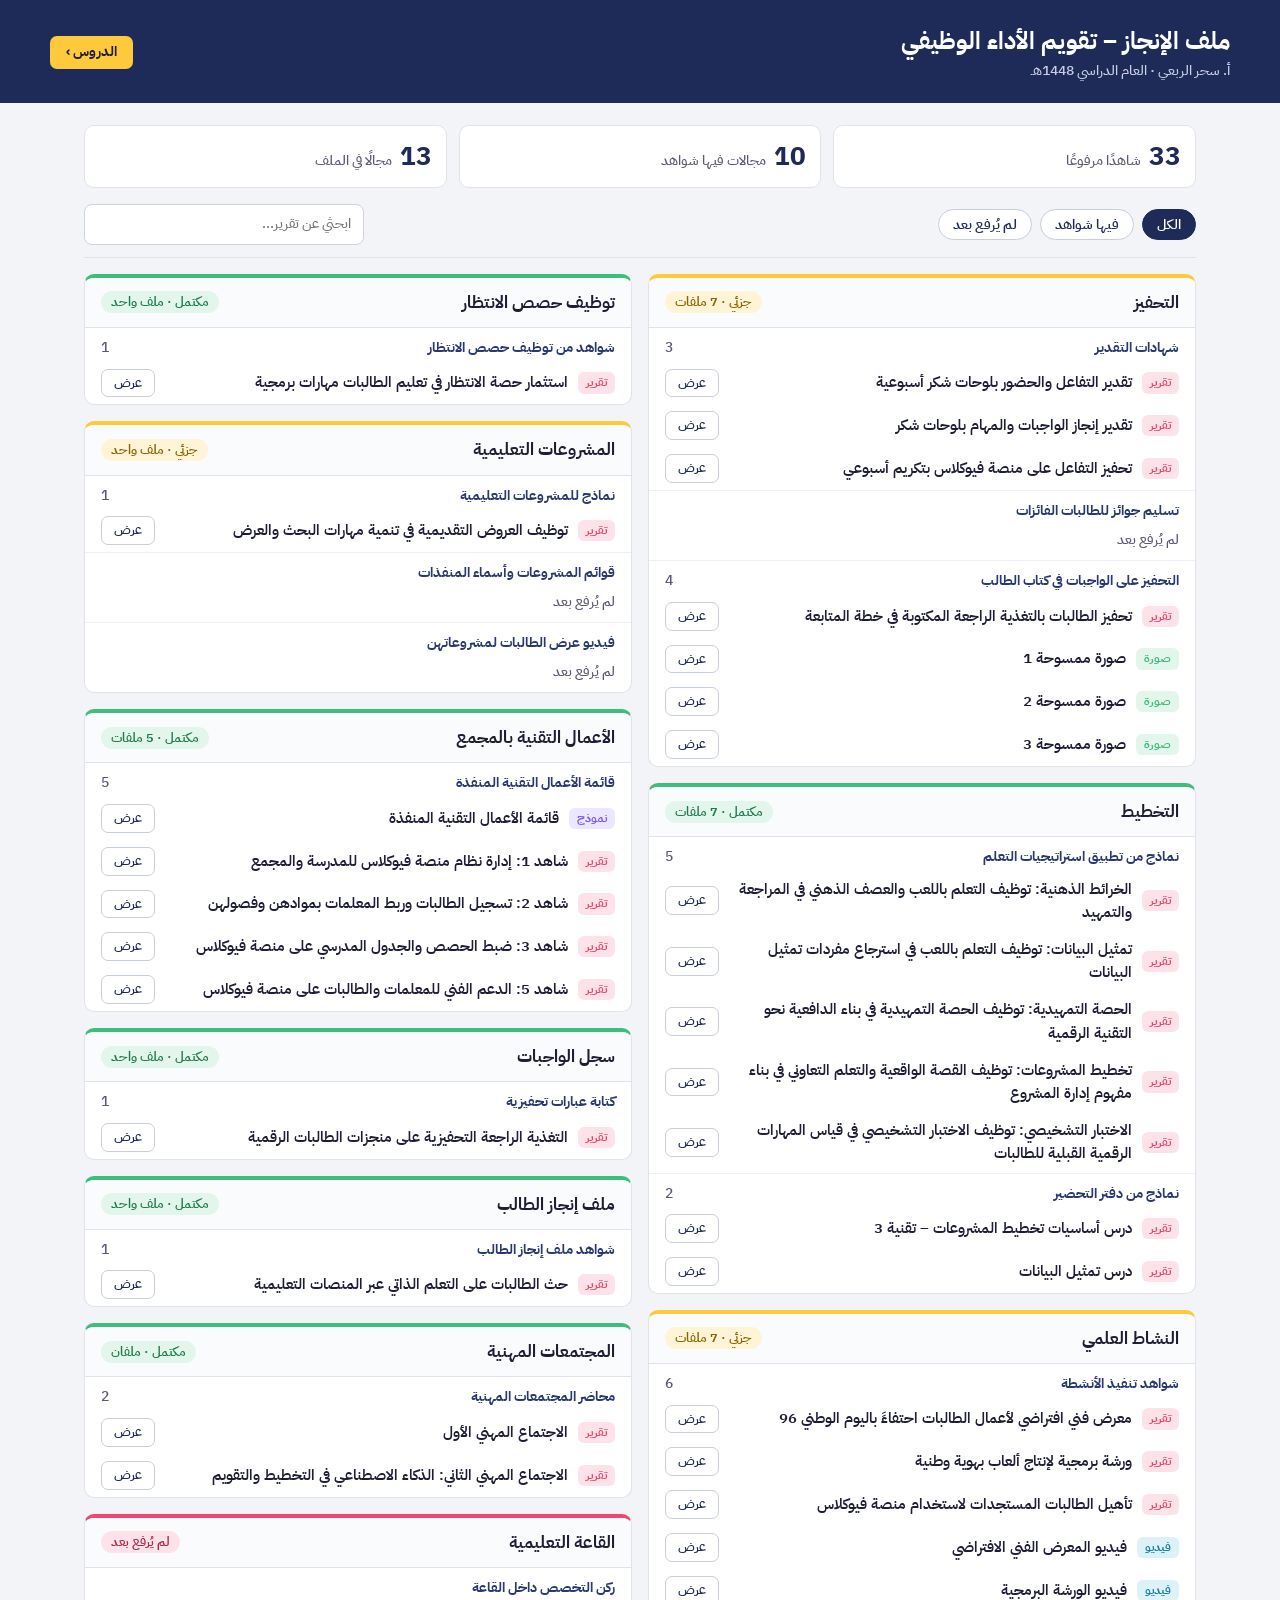
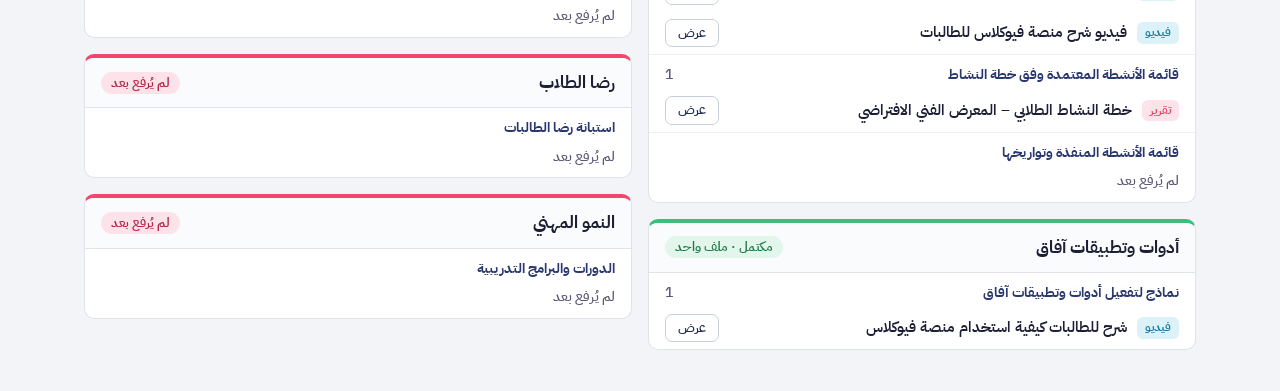
==== portfolio.html @ 16f84f5e "إضافة صفحة ملف الإنجاز وزرها في الشريط الجانبي Co-Authored-By: Claude Opus 5.5 <noreply@anthropic.co" ====
<!doctype html><html lang="ar" dir="rtl"><head><meta charset="utf-8"><meta name="viewport" content="width=device-width,initial-scale=1">
<title>ملف الإنجاز</title>
<link rel="stylesheet" href="https://fonts.googleapis.com/css2?family=IBM+Plex+Sans+Arabic:wght@400;500;600;700&display=swap">
<style>
:root{--ink:#1D1D35;--muted:#5A5873;--bg:#F3F4F7;--line:#E1E3EA;--navy:#1E2A57;--navy2:#2A3870;--yellow:#FFC93C;--ok:#3DBE7A;--part:#FFC93C;--no:#EF476F}
*{box-sizing:border-box}html,body{margin:0}
body{background:var(--bg);color:var(--ink);font-family:"IBM Plex Sans Arabic",Tahoma,sans-serif;font-weight:500;line-height:1.6}
.top{background:var(--navy);color:#fff;padding:22px 34px 20px}
.top .in{max-width:1180px;margin:0 auto;display:flex;flex-wrap:wrap;gap:16px;align-items:center;justify-content:space-between}
.top h1{margin:0;font-size:24px}.top small{display:block;color:#C9CFE6;font-size:14px}
.back{border:0;background:var(--yellow);color:var(--ink);font-weight:700;border-radius:7px;padding:5px 16px;text-decoration:none;font-size:14px}
.wrap{max-width:1180px;margin:0 auto;padding:22px 34px 40px;display:flex;flex-direction:column;gap:16px}
.stats{display:grid;grid-template-columns:repeat(3,minmax(0,1fr));gap:12px}
.stat{background:#fff;border:1px solid var(--line);border-radius:10px;padding:10px 14px;display:flex;align-items:baseline;gap:8px}
.stat b{font-size:26px;color:var(--navy)}.stat span{font-size:14px;color:var(--muted)}
.bar{display:flex;flex-wrap:wrap;gap:10px;justify-content:space-between;align-items:center;padding-bottom:12px;border-bottom:1px solid var(--line)}
.flt{display:flex;gap:8px;flex-wrap:wrap}
.flt button{font:inherit;font-size:13.5px;font-weight:600;border:1px solid #C9CEDB;background:#fff;color:var(--navy);border-radius:99px;padding:4px 14px;cursor:pointer}
.flt button.on{background:var(--navy);color:#fff;border-color:var(--navy)}
.bar input{width:280px;max-width:100%;border:1px solid #CFD3DE;border-radius:8px;background:#fff;padding:8px 12px;font:inherit;font-size:14px}
.bar input:focus{outline:2px solid #118AB2;border-color:transparent}
.grid{columns:2 420px;column-gap:16px}
.unit{break-inside:avoid;margin:0 0 16px;background:#fff;border:1px solid var(--line);border-radius:10px;overflow:hidden;border-top:4px solid var(--ok)}
.unit.part{border-top-color:var(--part)}.unit.empty{border-top-color:var(--no)}
.uh{display:flex;justify-content:space-between;align-items:center;gap:10px;padding:11px 16px;background:#FAFBFC;border-bottom:1px solid var(--line)}
.uh b{font-size:17px}.badge{font-size:12.5px;font-weight:600;white-space:nowrap;border-radius:99px;padding:1px 10px;background:#E2F6EB;color:#1E7A4A}
.part .badge{background:#FFF4D6;color:#8A6400}.empty .badge{background:#FDE3E9;color:#B0284A}
.sub+.sub{border-top:1px solid #EEF0F4}
.sh{display:flex;justify-content:space-between;font-size:13.5px;font-weight:700;color:var(--navy2);padding:9px 16px 3px}.sh span{color:var(--muted);font-weight:500}
.row{display:grid;grid-template-columns:auto minmax(0,1fr) auto;gap:10px;align-items:center;padding:7px 16px;color:inherit;text-decoration:none}
.row b{font-size:14.5px;font-weight:600}
.row:hover{background:#F7F8FB}.row:hover .per{background:var(--navy);color:#fff;border-color:var(--navy)}
.tc{font-size:12px;font-weight:700;border-radius:6px;padding:1px 8px;white-space:nowrap}
.per{border:1px solid #C9CEDB;background:#fff;border-radius:7px;padding:3px 12px;color:var(--navy);font-weight:600;font-size:13px;white-space:nowrap}
.none{margin:0;padding:4px 16px 10px;font-size:13.5px;color:var(--muted)}
.row.hide,.unit.hide{display:none}.row.hit{background:#FFF8E1}
@media(max-width:640px){.top,.wrap{padding-left:16px;padding-right:16px}.stats{grid-template-columns:1fr 1fr 1fr}.stat{flex-direction:column;gap:0}.bar input{width:100%}}
</style></head><body>
<header class="top"><div class="in"><div><h1>ملف الإنجاز – تقويم الأداء الوظيفي</h1><small>أ. سحر الربعي · العام الدراسي 1448هـ</small></div><a class="back" href="./">الدروس ›</a></div></header>
<main class="wrap">
<div class="stats"><div class="stat"><b>33</b><span>شاهدًا مرفوعًا</span></div><div class="stat"><b>10</b><span>مجالات فيها شواهد</span></div><div class="stat"><b>13</b><span>مجالًا في الملف</span></div></div>
<div class="bar"><div class="flt"><button class="on" data-f="all">الكل</button><button data-f="has">فيها شواهد</button><button data-f="empty">لم يُرفع بعد</button></div><input type="search" placeholder="ابحثي عن تقرير..." aria-label="ابحثي عن تقرير"></div>
<div class="grid"><section class="unit part" data-st="part"><div class="uh"><b>التحفيز</b><span class="badge">جزئي · 7 ملفات</span></div><div class="sub"><div class="sh">شهادات التقدير<span>3</span></div><a class="row" href="https://drive.google.com/file/d/1v_B8mApP3QdyNKcSVljs-nllJx6auj_K/view" target="_blank" rel="noopener" data-q="تقدير التفاعل والحضور بلوحات شكر أسبوعية شهادات التقدير التحفيز"><span class="tc" style="color:#E9476A;background:#FDE3E9">تقرير</span><b>تقدير التفاعل والحضور بلوحات شكر أسبوعية</b><span class="per">عرض</span></a><a class="row" href="https://drive.google.com/file/d/1jngIspKtX_3X7yAwvR9a9gMBXJfYmT59/view" target="_blank" rel="noopener" data-q="تقدير إنجاز الواجبات والمهام بلوحات شكر شهادات التقدير التحفيز"><span class="tc" style="color:#E9476A;background:#FDE3E9">تقرير</span><b>تقدير إنجاز الواجبات والمهام بلوحات شكر</b><span class="per">عرض</span></a><a class="row" href="https://drive.google.com/file/d/1WJaGsFzuxQCwpDpQcwzOFUK_ycpQh6Xz/view" target="_blank" rel="noopener" data-q="تحفيز التفاعل على منصة فيوكلاس بتكريم أسبوعي شهادات التقدير التحفيز"><span class="tc" style="color:#E9476A;background:#FDE3E9">تقرير</span><b>تحفيز التفاعل على منصة فيوكلاس بتكريم أسبوعي</b><span class="per">عرض</span></a></div><div class="sub"><div class="sh">تسليم جوائز للطالبات الفائزات<span></span></div><p class="none">لم يُرفع بعد</p></div><div class="sub"><div class="sh">التحفيز على الواجبات في كتاب الطالب<span>4</span></div><a class="row" href="https://drive.google.com/file/d/1ojByb2N5KqUguyfNTZGIOliNJIDmpABs/view" target="_blank" rel="noopener" data-q="تحفيز الطالبات بالتغذية الراجعة المكتوبة في خطة المتابعة التحفيز على الواجبات في كتاب الطالب التحفيز"><span class="tc" style="color:#E9476A;background:#FDE3E9">تقرير</span><b>تحفيز الطالبات بالتغذية الراجعة المكتوبة في خطة المتابعة</b><span class="per">عرض</span></a><a class="row" href="https://drive.google.com/file/d/1riprYdzOrbQ6xiXcwO8_vdaGoLzlQXTY/view" target="_blank" rel="noopener" data-q="صورة ممسوحة 1 التحفيز على الواجبات في كتاب الطالب التحفيز"><span class="tc" style="color:#3DBE7A;background:#E2F6EB">صورة</span><b>صورة ممسوحة 1</b><span class="per">عرض</span></a><a class="row" href="https://drive.google.com/file/d/13s_vpc-Du4JvvUgWhfCHgisPyLov8FOh/view" target="_blank" rel="noopener" data-q="صورة ممسوحة 2 التحفيز على الواجبات في كتاب الطالب التحفيز"><span class="tc" style="color:#3DBE7A;background:#E2F6EB">صورة</span><b>صورة ممسوحة 2</b><span class="per">عرض</span></a><a class="row" href="https://drive.google.com/file/d/1ITp6GXao55phKNJ4k7btJpNheHdvyhdk/view" target="_blank" rel="noopener" data-q="صورة ممسوحة 3 التحفيز على الواجبات في كتاب الطالب التحفيز"><span class="tc" style="color:#3DBE7A;background:#E2F6EB">صورة</span><b>صورة ممسوحة 3</b><span class="per">عرض</span></a></div></section><section class="unit done" data-st="done"><div class="uh"><b>التخطيط</b><span class="badge">مكتمل · 7 ملفات</span></div><div class="sub"><div class="sh">نماذج من تطبيق استراتيجيات التعلم<span>5</span></div><a class="row" href="https://drive.google.com/file/d/19ug5wpvGT67mlFOQN7cbb2ks_3sLoO7a/view" target="_blank" rel="noopener" data-q="الخرائط الذهنية: توظيف التعلم باللعب والعصف الذهني في المراجعة والتمهيد نماذج من تطبيق استراتيجيات التعلم التخطيط"><span class="tc" style="color:#E9476A;background:#FDE3E9">تقرير</span><b>الخرائط الذهنية: توظيف التعلم باللعب والعصف الذهني في المراجعة والتمهيد</b><span class="per">عرض</span></a><a class="row" href="https://drive.google.com/file/d/1iQBHxVCgu5e4VMIHd6D8UOfzVBhhAIix/view" target="_blank" rel="noopener" data-q="تمثيل البيانات: توظيف التعلم باللعب في استرجاع مفردات تمثيل البيانات نماذج من تطبيق استراتيجيات التعلم التخطيط"><span class="tc" style="color:#E9476A;background:#FDE3E9">تقرير</span><b>تمثيل البيانات: توظيف التعلم باللعب في استرجاع مفردات تمثيل البيانات</b><span class="per">عرض</span></a><a class="row" href="https://drive.google.com/file/d/1Ku3tf9T2FTGxB_N109aNeXju6a000gOi/view" target="_blank" rel="noopener" data-q="الحصة التمهيدية: توظيف الحصة التمهيدية في بناء الدافعية نحو التقنية الرقمية نماذج من تطبيق استراتيجيات التعلم التخطيط"><span class="tc" style="color:#E9476A;background:#FDE3E9">تقرير</span><b>الحصة التمهيدية: توظيف الحصة التمهيدية في بناء الدافعية نحو التقنية الرقمية</b><span class="per">عرض</span></a><a class="row" href="https://drive.google.com/file/d/1LAb2iu0fXDrxUjplKB91Zt7Pq-2FS8-R/view" target="_blank" rel="noopener" data-q="تخطيط المشروعات: توظيف القصة الواقعية والتعلم التعاوني في بناء مفهوم إدارة المشروع نماذج من تطبيق استراتيجيات التعلم التخطيط"><span class="tc" style="color:#E9476A;background:#FDE3E9">تقرير</span><b>تخطيط المشروعات: توظيف القصة الواقعية والتعلم التعاوني في بناء مفهوم إدارة المشروع</b><span class="per">عرض</span></a><a class="row" href="https://drive.google.com/file/d/1ZWit5cAC7KD9h-zJsZYZCZB8PpnZRpt9/view" target="_blank" rel="noopener" data-q="الاختبار التشخيصي: توظيف الاختبار التشخيصي في قياس المهارات الرقمية القبلية للطالبات نماذج من تطبيق استراتيجيات التعلم التخطيط"><span class="tc" style="color:#E9476A;background:#FDE3E9">تقرير</span><b>الاختبار التشخيصي: توظيف الاختبار التشخيصي في قياس المهارات الرقمية القبلية للطالبات</b><span class="per">عرض</span></a></div><div class="sub"><div class="sh">نماذج من دفتر التحضير<span>2</span></div><a class="row" href="https://drive.google.com/file/d/1tq0DEDZmLVdP8KwQ6RNM6hZhr9SMPfis/view" target="_blank" rel="noopener" data-q="درس أساسيات تخطيط المشروعات – تقنية 3 نماذج من دفتر التحضير التخطيط"><span class="tc" style="color:#E9476A;background:#FDE3E9">تقرير</span><b>درس أساسيات تخطيط المشروعات – تقنية 3</b><span class="per">عرض</span></a><a class="row" href="https://drive.google.com/file/d/11zKxxA8jcJAw1Xy6HMoQ4obwWoLKquX0/view" target="_blank" rel="noopener" data-q="درس تمثيل البيانات نماذج من دفتر التحضير التخطيط"><span class="tc" style="color:#E9476A;background:#FDE3E9">تقرير</span><b>درس تمثيل البيانات</b><span class="per">عرض</span></a></div></section><section class="unit part" data-st="part"><div class="uh"><b>النشاط العلمي</b><span class="badge">جزئي · 7 ملفات</span></div><div class="sub"><div class="sh">شواهد تنفيذ الأنشطة<span>6</span></div><a class="row" href="https://drive.google.com/file/d/15tP_gPAthpRiUDZ2Suaeu8dVACiw0Yx9/view" target="_blank" rel="noopener" data-q="معرض فني افتراضي لأعمال الطالبات احتفاءً باليوم الوطني 96 شواهد تنفيذ الأنشطة النشاط العلمي"><span class="tc" style="color:#E9476A;background:#FDE3E9">تقرير</span><b>معرض فني افتراضي لأعمال الطالبات احتفاءً باليوم الوطني 96</b><span class="per">عرض</span></a><a class="row" href="https://drive.google.com/file/d/1TOnxDs_onUvo4rveTrm-ZXzqpyW2qXHy/view" target="_blank" rel="noopener" data-q="ورشة برمجية لإنتاج ألعاب بهوية وطنية شواهد تنفيذ الأنشطة النشاط العلمي"><span class="tc" style="color:#E9476A;background:#FDE3E9">تقرير</span><b>ورشة برمجية لإنتاج ألعاب بهوية وطنية</b><span class="per">عرض</span></a><a class="row" href="https://drive.google.com/file/d/1d5MzC-ftIkO17fmpKFyhozpQiXI3ZnsI/view" target="_blank" rel="noopener" data-q="تأهيل الطالبات المستجدات لاستخدام منصة فيوكلاس شواهد تنفيذ الأنشطة النشاط العلمي"><span class="tc" style="color:#E9476A;background:#FDE3E9">تقرير</span><b>تأهيل الطالبات المستجدات لاستخدام منصة فيوكلاس</b><span class="per">عرض</span></a><a class="row" href="https://drive.google.com/file/d/1SZ78G--gXePhYyZ0kmUCfYNzuwbCF79A/view" target="_blank" rel="noopener" data-q="فيديو المعرض الفني الافتراضي شواهد تنفيذ الأنشطة النشاط العلمي"><span class="tc" style="color:#1B7FA6;background:#DDF1F8">فيديو</span><b>فيديو المعرض الفني الافتراضي</b><span class="per">عرض</span></a><a class="row" href="https://drive.google.com/file/d/1s3n8kE8ZwU0R-hkGYBZm1P4WxGgUIhDW/view" target="_blank" rel="noopener" data-q="فيديو الورشة البرمجية شواهد تنفيذ الأنشطة النشاط العلمي"><span class="tc" style="color:#1B7FA6;background:#DDF1F8">فيديو</span><b>فيديو الورشة البرمجية</b><span class="per">عرض</span></a><a class="row" href="https://drive.google.com/file/d/1VmsrjUMdyxtmJ1XGTYGBSewNxY18kTn8/view" target="_blank" rel="noopener" data-q="فيديو شرح منصة فيوكلاس للطالبات شواهد تنفيذ الأنشطة النشاط العلمي"><span class="tc" style="color:#1B7FA6;background:#DDF1F8">فيديو</span><b>فيديو شرح منصة فيوكلاس للطالبات</b><span class="per">عرض</span></a></div><div class="sub"><div class="sh">قائمة الأنشطة المعتمدة وفق خطة النشاط<span>1</span></div><a class="row" href="https://drive.google.com/file/d/1_5NV25QNVPjPh1QFQ3UAH-D6nLtKw_J_/view" target="_blank" rel="noopener" data-q="خطة النشاط الطلابي – المعرض الفني الافتراضي قائمة الأنشطة المعتمدة وفق خطة النشاط النشاط العلمي"><span class="tc" style="color:#E9476A;background:#FDE3E9">تقرير</span><b>خطة النشاط الطلابي – المعرض الفني الافتراضي</b><span class="per">عرض</span></a></div><div class="sub"><div class="sh">قائمة الأنشطة المنفذة وتواريخها<span></span></div><p class="none">لم يُرفع بعد</p></div></section><section class="unit done" data-st="done"><div class="uh"><b>أدوات وتطبيقات آفاق</b><span class="badge">مكتمل · ملف واحد</span></div><div class="sub"><div class="sh">نماذج لتفعيل أدوات وتطبيقات آفاق<span>1</span></div><a class="row" href="https://drive.google.com/file/d/1M_NsTBZAGUKlqA2BA4WsrE69MPOvRwIy/view" target="_blank" rel="noopener" data-q="شرح للطالبات كيفية استخدام منصة فيوكلاس نماذج لتفعيل أدوات وتطبيقات آفاق أدوات وتطبيقات آفاق"><span class="tc" style="color:#1B7FA6;background:#DDF1F8">فيديو</span><b>شرح للطالبات كيفية استخدام منصة فيوكلاس</b><span class="per">عرض</span></a></div></section><section class="unit done" data-st="done"><div class="uh"><b>توظيف حصص الانتظار</b><span class="badge">مكتمل · ملف واحد</span></div><div class="sub"><div class="sh">شواهد من توظيف حصص الانتظار<span>1</span></div><a class="row" href="https://drive.google.com/file/d/1GEFfr4TeqiSVX3YsLDWPppTGRUVRlTQv/view" target="_blank" rel="noopener" data-q="استثمار حصة الانتظار في تعليم الطالبات مهارات برمجية شواهد من توظيف حصص الانتظار توظيف حصص الانتظار"><span class="tc" style="color:#E9476A;background:#FDE3E9">تقرير</span><b>استثمار حصة الانتظار في تعليم الطالبات مهارات برمجية</b><span class="per">عرض</span></a></div></section><section class="unit part" data-st="part"><div class="uh"><b>المشروعات التعليمية</b><span class="badge">جزئي · ملف واحد</span></div><div class="sub"><div class="sh">نماذج للمشروعات التعليمية<span>1</span></div><a class="row" href="https://drive.google.com/file/d/1gnatpqKcrobgqhWqbM0ORqVgJpMumZAj/view" target="_blank" rel="noopener" data-q="توظيف العروض التقديمية في تنمية مهارات البحث والعرض نماذج للمشروعات التعليمية المشروعات التعليمية"><span class="tc" style="color:#E9476A;background:#FDE3E9">تقرير</span><b>توظيف العروض التقديمية في تنمية مهارات البحث والعرض</b><span class="per">عرض</span></a></div><div class="sub"><div class="sh">قوائم المشروعات وأسماء المنفذات<span></span></div><p class="none">لم يُرفع بعد</p></div><div class="sub"><div class="sh">فيديو عرض الطالبات لمشروعاتهن<span></span></div><p class="none">لم يُرفع بعد</p></div></section><section class="unit done" data-st="done"><div class="uh"><b>الأعمال التقنية بالمجمع</b><span class="badge">مكتمل · 5 ملفات</span></div><div class="sub"><div class="sh">قائمة الأعمال التقنية المنفذة<span>5</span></div><a class="row" href="https://drive.google.com/file/d/1LDeTbVZY9zjoVIHdKPC-zSoV4mZQe6Hp/view" target="_blank" rel="noopener" data-q="قائمة الأعمال التقنية المنفذة قائمة الأعمال التقنية المنفذة الأعمال التقنية بالمجمع"><span class="tc" style="color:#7A5AF8;background:#ECE7FE">نموذج</span><b>قائمة الأعمال التقنية المنفذة</b><span class="per">عرض</span></a><a class="row" href="https://drive.google.com/file/d/1qVBr_8Bgtg4omqe6dd_mQ2erL3-hFFAU/view" target="_blank" rel="noopener" data-q="شاهد 1: إدارة نظام منصة فيوكلاس للمدرسة والمجمع قائمة الأعمال التقنية المنفذة الأعمال التقنية بالمجمع"><span class="tc" style="color:#E9476A;background:#FDE3E9">تقرير</span><b>شاهد 1: إدارة نظام منصة فيوكلاس للمدرسة والمجمع</b><span class="per">عرض</span></a><a class="row" href="https://drive.google.com/file/d/1S4isiNDyxYQmVYp2Z1ReXNDrXPA46BiV/view" target="_blank" rel="noopener" data-q="شاهد 2: تسجيل الطالبات وربط المعلمات بموادهن وفصولهن قائمة الأعمال التقنية المنفذة الأعمال التقنية بالمجمع"><span class="tc" style="color:#E9476A;background:#FDE3E9">تقرير</span><b>شاهد 2: تسجيل الطالبات وربط المعلمات بموادهن وفصولهن</b><span class="per">عرض</span></a><a class="row" href="https://drive.google.com/file/d/13Sbnk4cG2bIBTclqa3BlXxyK7HJy3fSK/view" target="_blank" rel="noopener" data-q="شاهد 3: ضبط الحصص والجدول المدرسي على منصة فيوكلاس قائمة الأعمال التقنية المنفذة الأعمال التقنية بالمجمع"><span class="tc" style="color:#E9476A;background:#FDE3E9">تقرير</span><b>شاهد 3: ضبط الحصص والجدول المدرسي على منصة فيوكلاس</b><span class="per">عرض</span></a><a class="row" href="https://drive.google.com/file/d/12zcOUHIVglVVem4XxddPFh9VH7JashHu/view" target="_blank" rel="noopener" data-q="شاهد 5: الدعم الفني للمعلمات والطالبات على منصة فيوكلاس قائمة الأعمال التقنية المنفذة الأعمال التقنية بالمجمع"><span class="tc" style="color:#E9476A;background:#FDE3E9">تقرير</span><b>شاهد 5: الدعم الفني للمعلمات والطالبات على منصة فيوكلاس</b><span class="per">عرض</span></a></div></section><section class="unit done" data-st="done"><div class="uh"><b>سجل الواجبات</b><span class="badge">مكتمل · ملف واحد</span></div><div class="sub"><div class="sh">كتابة عبارات تحفيزية<span>1</span></div><a class="row" href="https://drive.google.com/file/d/1R0bu1LVVfGBjrQCIXIl2x6FLGYE2jdlf/view" target="_blank" rel="noopener" data-q="التغذية الراجعة التحفيزية على منجزات الطالبات الرقمية كتابة عبارات تحفيزية سجل الواجبات"><span class="tc" style="color:#E9476A;background:#FDE3E9">تقرير</span><b>التغذية الراجعة التحفيزية على منجزات الطالبات الرقمية</b><span class="per">عرض</span></a></div></section><section class="unit done" data-st="done"><div class="uh"><b>ملف إنجاز الطالب</b><span class="badge">مكتمل · ملف واحد</span></div><div class="sub"><div class="sh">شواهد ملف إنجاز الطالب<span>1</span></div><a class="row" href="https://drive.google.com/file/d/14uXpdRVR9jPk5PkEE2rpaXAjN60p25Ck/view" target="_blank" rel="noopener" data-q="حث الطالبات على التعلم الذاتي عبر المنصات التعليمية شواهد ملف إنجاز الطالب ملف إنجاز الطالب"><span class="tc" style="color:#E9476A;background:#FDE3E9">تقرير</span><b>حث الطالبات على التعلم الذاتي عبر المنصات التعليمية</b><span class="per">عرض</span></a></div></section><section class="unit done" data-st="done"><div class="uh"><b>المجتمعات المهنية</b><span class="badge">مكتمل · ملفان</span></div><div class="sub"><div class="sh">محاضر المجتمعات المهنية<span>2</span></div><a class="row" href="https://drive.google.com/file/d/1saacMie-Rwn3gX11aYL6jVLNCR3BqWdf/view" target="_blank" rel="noopener" data-q="الاجتماع المهني الأول محاضر المجتمعات المهنية المجتمعات المهنية"><span class="tc" style="color:#E9476A;background:#FDE3E9">تقرير</span><b>الاجتماع المهني الأول</b><span class="per">عرض</span></a><a class="row" href="https://drive.google.com/file/d/1gUtsRCc52H3FXLO-x8cgySI8B56iu2yx/view" target="_blank" rel="noopener" data-q="الاجتماع المهني الثاني: الذكاء الاصطناعي في التخطيط والتقويم محاضر المجتمعات المهنية المجتمعات المهنية"><span class="tc" style="color:#E9476A;background:#FDE3E9">تقرير</span><b>الاجتماع المهني الثاني: الذكاء الاصطناعي في التخطيط والتقويم</b><span class="per">عرض</span></a></div></section><section class="unit empty" data-st="empty"><div class="uh"><b>القاعة التعليمية</b><span class="badge">لم يُرفع بعد</span></div><div class="sub"><div class="sh">ركن التخصص داخل القاعة<span></span></div><p class="none">لم يُرفع بعد</p></div></section><section class="unit empty" data-st="empty"><div class="uh"><b>رضا الطلاب</b><span class="badge">لم يُرفع بعد</span></div><div class="sub"><div class="sh">استبانة رضا الطالبات<span></span></div><p class="none">لم يُرفع بعد</p></div></section><section class="unit empty" data-st="empty"><div class="uh"><b>النمو المهني</b><span class="badge">لم يُرفع بعد</span></div><div class="sub"><div class="sh">الدورات والبرامج التدريبية<span></span></div><p class="none">لم يُرفع بعد</p></div></section></div>
</main>
<script>
const units=[...document.querySelectorAll('.unit')],q=document.querySelector('input');let f='all';
function run(){const s=q.value.trim();units.forEach(u=>{let any=false;u.querySelectorAll('.row').forEach(r=>{const m=!s||r.dataset.q.includes(s);r.classList.toggle('hide',!m);r.classList.toggle('hit',!!s&&m);any=any||m});
const okF=f=='all'||(f=='has'?u.dataset.st!='empty':u.dataset.st!='done');u.classList.toggle('hide',!okF||(s&&!any))})}
document.querySelectorAll('.flt button').forEach(b=>b.onclick=()=>{document.querySelectorAll('.flt button').forEach(x=>x.classList.toggle('on',x==b));f=b.dataset.f;run()});
q.oninput=run;
</script></body></html>
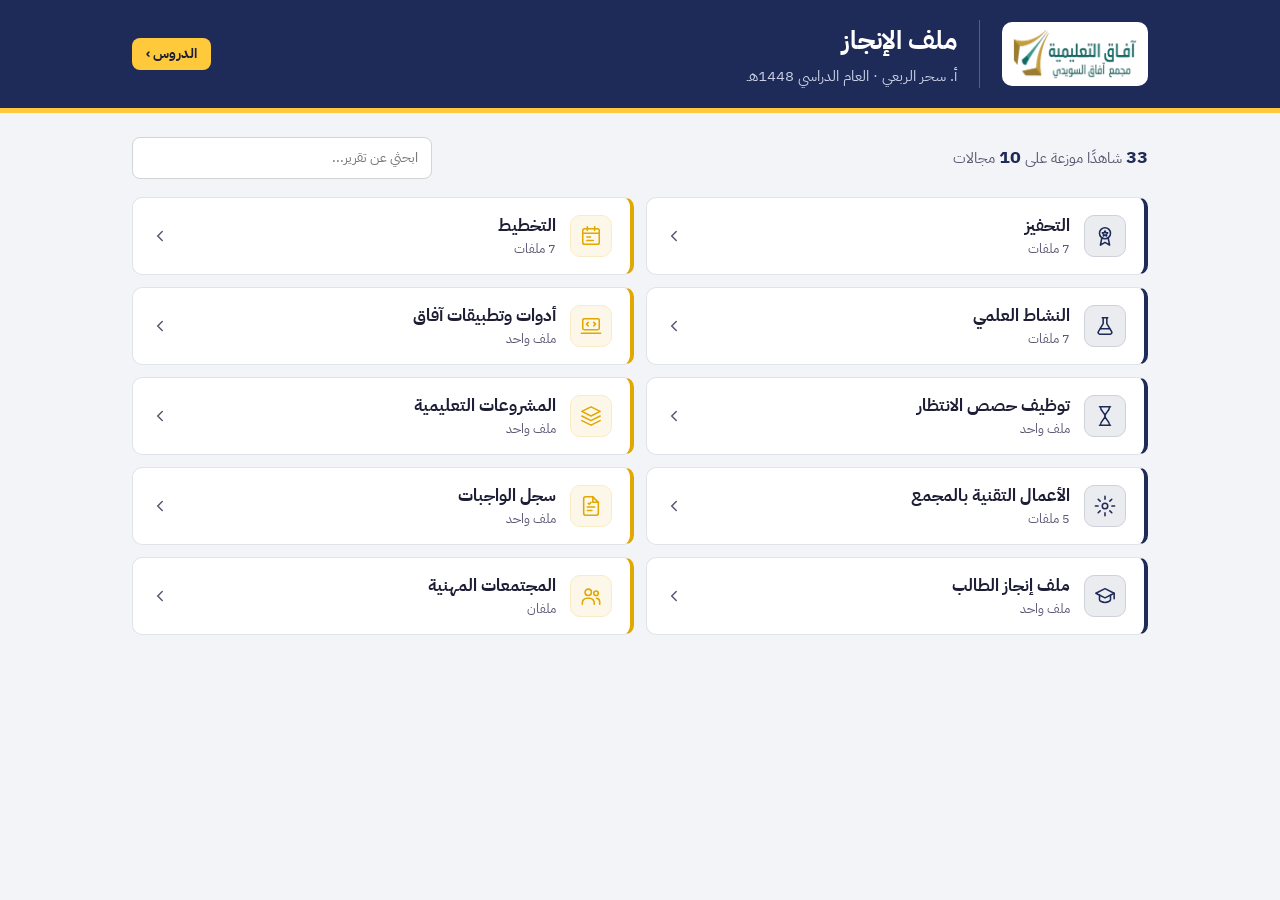
==== commit 7dc14db4: "تحديث صفحة ملف الإنجاز (النسخة الثانية) Co-Authored-By: Claude Opus 5.5 <noreply@anthropic.com> Clau" ====
--- a/portfolio.html
+++ b/portfolio.html
@@ -2,50 +2,51 @@
 <title>ملف الإنجاز</title>
 <link rel="stylesheet" href="https://fonts.googleapis.com/css2?family=IBM+Plex+Sans+Arabic:wght@400;500;600;700&display=swap">
 <style>
-:root{--ink:#1D1D35;--muted:#5A5873;--bg:#F3F4F7;--line:#E1E3EA;--navy:#1E2A57;--navy2:#2A3870;--yellow:#FFC93C;--ok:#3DBE7A;--part:#FFC93C;--no:#EF476F}
+:root{--p:#1E2A57;--p2:#2A3870;--g:#FFC93C;--ink:#1D1D35;--mu:#5A5873;--bg:#F3F4F7;--line:#E1E3EA}
 *{box-sizing:border-box}html,body{margin:0}
-body{background:var(--bg);color:var(--ink);font-family:"IBM Plex Sans Arabic",Tahoma,sans-serif;font-weight:500;line-height:1.6}
-.top{background:var(--navy);color:#fff;padding:22px 34px 20px}
-.top .in{max-width:1180px;margin:0 auto;display:flex;flex-wrap:wrap;gap:16px;align-items:center;justify-content:space-between}
-.top h1{margin:0;font-size:24px}.top small{display:block;color:#C9CFE6;font-size:14px}
-.back{border:0;background:var(--yellow);color:var(--ink);font-weight:700;border-radius:7px;padding:5px 16px;text-decoration:none;font-size:14px}
-.wrap{max-width:1180px;margin:0 auto;padding:22px 34px 40px;display:flex;flex-direction:column;gap:16px}
-.stats{display:grid;grid-template-columns:repeat(3,minmax(0,1fr));gap:12px}
-.stat{background:#fff;border:1px solid var(--line);border-radius:10px;padding:10px 14px;display:flex;align-items:baseline;gap:8px}
-.stat b{font-size:26px;color:var(--navy)}.stat span{font-size:14px;color:var(--muted)}
-.bar{display:flex;flex-wrap:wrap;gap:10px;justify-content:space-between;align-items:center;padding-bottom:12px;border-bottom:1px solid var(--line)}
-.flt{display:flex;gap:8px;flex-wrap:wrap}
-.flt button{font:inherit;font-size:13.5px;font-weight:600;border:1px solid #C9CEDB;background:#fff;color:var(--navy);border-radius:99px;padding:4px 14px;cursor:pointer}
-.flt button.on{background:var(--navy);color:#fff;border-color:var(--navy)}
-.bar input{width:280px;max-width:100%;border:1px solid #CFD3DE;border-radius:8px;background:#fff;padding:8px 12px;font:inherit;font-size:14px}
-.bar input:focus{outline:2px solid #118AB2;border-color:transparent}
-.grid{columns:2 420px;column-gap:16px}
-.unit{break-inside:avoid;margin:0 0 16px;background:#fff;border:1px solid var(--line);border-radius:10px;overflow:hidden;border-top:4px solid var(--ok)}
-.unit.part{border-top-color:var(--part)}.unit.empty{border-top-color:var(--no)}
-.uh{display:flex;justify-content:space-between;align-items:center;gap:10px;padding:11px 16px;background:#FAFBFC;border-bottom:1px solid var(--line)}
-.uh b{font-size:17px}.badge{font-size:12.5px;font-weight:600;white-space:nowrap;border-radius:99px;padding:1px 10px;background:#E2F6EB;color:#1E7A4A}
-.part .badge{background:#FFF4D6;color:#8A6400}.empty .badge{background:#FDE3E9;color:#B0284A}
-.sub+.sub{border-top:1px solid #EEF0F4}
-.sh{display:flex;justify-content:space-between;font-size:13.5px;font-weight:700;color:var(--navy2);padding:9px 16px 3px}.sh span{color:var(--muted);font-weight:500}
-.row{display:grid;grid-template-columns:auto minmax(0,1fr) auto;gap:10px;align-items:center;padding:7px 16px;color:inherit;text-decoration:none}
-.row b{font-size:14.5px;font-weight:600}
-.row:hover{background:#F7F8FB}.row:hover .per{background:var(--navy);color:#fff;border-color:var(--navy)}
-.tc{font-size:12px;font-weight:700;border-radius:6px;padding:1px 8px;white-space:nowrap}
-.per{border:1px solid #C9CEDB;background:#fff;border-radius:7px;padding:3px 12px;color:var(--navy);font-weight:600;font-size:13px;white-space:nowrap}
-.none{margin:0;padding:4px 16px 10px;font-size:13.5px;color:var(--muted)}
+body{background:var(--bg);color:var(--ink);font-family:"IBM Plex Sans Arabic",Tahoma,sans-serif;line-height:1.6}
+.top{background:var(--p);color:#fff;border-bottom:5px solid var(--g)}
+.top .in{max-width:1080px;margin:0 auto;padding:20px 32px;display:flex;align-items:center;gap:22px}
+.top img{height:64px;width:auto;background:#fff;border-radius:10px;padding:6px 10px}
+.top .t{flex:1;border-inline-start:1.5px solid rgba(255,255,255,.25);padding-inline-start:22px}
+.top h1{margin:0;font-size:26px;font-weight:700;color:#fff}
+.top p{margin:2px 0 0;font-size:15px;color:#C9CFE6}
+.back{font-size:14px;font-weight:700;color:var(--ink);background:var(--g);text-decoration:none;border:0;border-radius:8px;padding:5px 14px;white-space:nowrap}
+.back:hover{filter:brightness(.95)}
+.wrap{max-width:1080px;margin:0 auto;padding:24px 32px 48px;display:flex;flex-direction:column;gap:18px}
+.bar{display:flex;flex-wrap:wrap;gap:12px;align-items:center;justify-content:space-between}
+.sum{font-size:15px;color:var(--mu)}.sum b{color:var(--p);font-size:18px}
+.bar input{width:300px;max-width:100%;border:1px solid #CFD6D3;border-radius:8px;background:#fff;padding:9px 13px;font:inherit;font-size:14px}
+.bar input:focus{outline:2px solid var(--p2);border-color:transparent}
+.list{display:grid;grid-template-columns:repeat(2,minmax(0,1fr));gap:12px;align-items:start}
+.unit{background:#fff;border:1px solid var(--line);border-inline-start:4px solid var(--c);border-radius:10px;overflow:hidden;scroll-margin-top:12px}
+.unit:not(.closed){grid-column:1/-1}
+.uh{all:unset;box-sizing:border-box;width:100%;display:flex;align-items:center;gap:14px;padding:14px 18px;cursor:pointer}
+.uh:hover{background:#FAFBFA}.uh:focus-visible{outline:2px solid var(--p2);outline-offset:-2px}
+.em{flex:none;width:42px;height:42px;display:grid;place-items:center;border-radius:10px;color:var(--c);background:color-mix(in srgb,var(--c) 9%,#fff);border:1px solid color-mix(in srgb,var(--c) 22%,#fff)}
+.nm{flex:1;min-width:0}.nm b{display:block;font-size:17px;font-weight:700}.nm small{display:block;font-size:13px;color:var(--mu)}
+.ar{color:var(--mu);display:grid;transition:transform .2s}.closed .ar{transform:rotate(90deg)}
+.closed .body{display:none}.body{border-top:1px solid var(--line)}
+.sub+.sub{border-top:1px solid #EEF1EF}
+.sh{font-size:13.5px;font-weight:700;color:var(--p);padding:12px 18px 2px}
+.row{display:grid;grid-template-columns:minmax(0,1fr) auto auto;gap:16px;align-items:center;padding:9px 18px;color:inherit;text-decoration:none}
+.row:hover{background:#F7F9F8}
+.tx b{display:block;font-size:15px;font-weight:600}.tx small{display:block;font-size:14px;color:var(--mu);line-height:1.5}
+.tc{display:inline-flex;align-items:center;gap:5px;font-size:12.5px;font-weight:700;border-radius:6px;padding:3px 9px;white-space:nowrap}
+.per{font-size:13.5px;font-weight:600;color:#fff;background:var(--p);border-radius:7px;padding:4px 14px;white-space:nowrap}
+.row:hover .per{background:var(--p2)}
 .row.hide,.unit.hide{display:none}.row.hit{background:#FFF8E1}
-@media(max-width:640px){.top,.wrap{padding-left:16px;padding-right:16px}.stats{grid-template-columns:1fr 1fr 1fr}.stat{flex-direction:column;gap:0}.bar input{width:100%}}
+footer{text-align:center;font-size:13px;color:var(--mu);padding-top:8px}
+@media(max-width:720px){.top .in,.wrap{padding-left:16px;padding-right:16px}.top .in{flex-wrap:wrap;gap:12px}.top img{height:48px}.top .t{border:0;padding:0;flex-basis:100%;order:3}.list{grid-template-columns:1fr}.row{grid-template-columns:minmax(0,1fr) auto}.tc{display:none}.bar input{width:100%}}
 </style></head><body>
-<header class="top"><div class="in"><div><h1>ملف الإنجاز – تقويم الأداء الوظيفي</h1><small>أ. سحر الربعي · العام الدراسي 1448هـ</small></div><a class="back" href="./">الدروس ›</a></div></header>
+<header class="top"><div class="in"><img src="[data-uri]" alt="مدارس آفاق التعليمية"><div class="t"><h1>ملف الإنجاز</h1><p>أ. سحر الربعي · العام الدراسي 1448هـ</p></div><a class="back" href="./">الدروس ›</a></div></header>
 <main class="wrap">
-<div class="stats"><div class="stat"><b>33</b><span>شاهدًا مرفوعًا</span></div><div class="stat"><b>10</b><span>مجالات فيها شواهد</span></div><div class="stat"><b>13</b><span>مجالًا في الملف</span></div></div>
-<div class="bar"><div class="flt"><button class="on" data-f="all">الكل</button><button data-f="has">فيها شواهد</button><button data-f="empty">لم يُرفع بعد</button></div><input type="search" placeholder="ابحثي عن تقرير..." aria-label="ابحثي عن تقرير"></div>
-<div class="grid"><section class="unit part" data-st="part"><div class="uh"><b>التحفيز</b><span class="badge">جزئي · 7 ملفات</span></div><div class="sub"><div class="sh">شهادات التقدير<span>3</span></div><a class="row" href="https://drive.google.com/file/d/1v_B8mApP3QdyNKcSVljs-nllJx6auj_K/view" target="_blank" rel="noopener" data-q="تقدير التفاعل والحضور بلوحات شكر أسبوعية شهادات التقدير التحفيز"><span class="tc" style="color:#E9476A;background:#FDE3E9">تقرير</span><b>تقدير التفاعل والحضور بلوحات شكر أسبوعية</b><span class="per">عرض</span></a><a class="row" href="https://drive.google.com/file/d/1jngIspKtX_3X7yAwvR9a9gMBXJfYmT59/view" target="_blank" rel="noopener" data-q="تقدير إنجاز الواجبات والمهام بلوحات شكر شهادات التقدير التحفيز"><span class="tc" style="color:#E9476A;background:#FDE3E9">تقرير</span><b>تقدير إنجاز الواجبات والمهام بلوحات شكر</b><span class="per">عرض</span></a><a class="row" href="https://drive.google.com/file/d/1WJaGsFzuxQCwpDpQcwzOFUK_ycpQh6Xz/view" target="_blank" rel="noopener" data-q="تحفيز التفاعل على منصة فيوكلاس بتكريم أسبوعي شهادات التقدير التحفيز"><span class="tc" style="color:#E9476A;background:#FDE3E9">تقرير</span><b>تحفيز التفاعل على منصة فيوكلاس بتكريم أسبوعي</b><span class="per">عرض</span></a></div><div class="sub"><div class="sh">تسليم جوائز للطالبات الفائزات<span></span></div><p class="none">لم يُرفع بعد</p></div><div class="sub"><div class="sh">التحفيز على الواجبات في كتاب الطالب<span>4</span></div><a class="row" href="https://drive.google.com/file/d/1ojByb2N5KqUguyfNTZGIOliNJIDmpABs/view" target="_blank" rel="noopener" data-q="تحفيز الطالبات بالتغذية الراجعة المكتوبة في خطة المتابعة التحفيز على الواجبات في كتاب الطالب التحفيز"><span class="tc" style="color:#E9476A;background:#FDE3E9">تقرير</span><b>تحفيز الطالبات بالتغذية الراجعة المكتوبة في خطة المتابعة</b><span class="per">عرض</span></a><a class="row" href="https://drive.google.com/file/d/1riprYdzOrbQ6xiXcwO8_vdaGoLzlQXTY/view" target="_blank" rel="noopener" data-q="صورة ممسوحة 1 التحفيز على الواجبات في كتاب الطالب التحفيز"><span class="tc" style="color:#3DBE7A;background:#E2F6EB">صورة</span><b>صورة ممسوحة 1</b><span class="per">عرض</span></a><a class="row" href="https://drive.google.com/file/d/13s_vpc-Du4JvvUgWhfCHgisPyLov8FOh/view" target="_blank" rel="noopener" data-q="صورة ممسوحة 2 التحفيز على الواجبات في كتاب الطالب التحفيز"><span class="tc" style="color:#3DBE7A;background:#E2F6EB">صورة</span><b>صورة ممسوحة 2</b><span class="per">عرض</span></a><a class="row" href="https://drive.google.com/file/d/1ITp6GXao55phKNJ4k7btJpNheHdvyhdk/view" target="_blank" rel="noopener" data-q="صورة ممسوحة 3 التحفيز على الواجبات في كتاب الطالب التحفيز"><span class="tc" style="color:#3DBE7A;background:#E2F6EB">صورة</span><b>صورة ممسوحة 3</b><span class="per">عرض</span></a></div></section><section class="unit done" data-st="done"><div class="uh"><b>التخطيط</b><span class="badge">مكتمل · 7 ملفات</span></div><div class="sub"><div class="sh">نماذج من تطبيق استراتيجيات التعلم<span>5</span></div><a class="row" href="https://drive.google.com/file/d/19ug5wpvGT67mlFOQN7cbb2ks_3sLoO7a/view" target="_blank" rel="noopener" data-q="الخرائط الذهنية: توظيف التعلم باللعب والعصف الذهني في المراجعة والتمهيد نماذج من تطبيق استراتيجيات التعلم التخطيط"><span class="tc" style="color:#E9476A;background:#FDE3E9">تقرير</span><b>الخرائط الذهنية: توظيف التعلم باللعب والعصف الذهني في المراجعة والتمهيد</b><span class="per">عرض</span></a><a class="row" href="https://drive.google.com/file/d/1iQBHxVCgu5e4VMIHd6D8UOfzVBhhAIix/view" target="_blank" rel="noopener" data-q="تمثيل البيانات: توظيف التعلم باللعب في استرجاع مفردات تمثيل البيانات نماذج من تطبيق استراتيجيات التعلم التخطيط"><span class="tc" style="color:#E9476A;background:#FDE3E9">تقرير</span><b>تمثيل البيانات: توظيف التعلم باللعب في استرجاع مفردات تمثيل البيانات</b><span class="per">عرض</span></a><a class="row" href="https://drive.google.com/file/d/1Ku3tf9T2FTGxB_N109aNeXju6a000gOi/view" target="_blank" rel="noopener" data-q="الحصة التمهيدية: توظيف الحصة التمهيدية في بناء الدافعية نحو التقنية الرقمية نماذج من تطبيق استراتيجيات التعلم التخطيط"><span class="tc" style="color:#E9476A;background:#FDE3E9">تقرير</span><b>الحصة التمهيدية: توظيف الحصة التمهيدية في بناء الدافعية نحو التقنية الرقمية</b><span class="per">عرض</span></a><a class="row" href="https://drive.google.com/file/d/1LAb2iu0fXDrxUjplKB91Zt7Pq-2FS8-R/view" target="_blank" rel="noopener" data-q="تخطيط المشروعات: توظيف القصة الواقعية والتعلم التعاوني في بناء مفهوم إدارة المشروع نماذج من تطبيق استراتيجيات التعلم التخطيط"><span class="tc" style="color:#E9476A;background:#FDE3E9">تقرير</span><b>تخطيط المشروعات: توظيف القصة الواقعية والتعلم التعاوني في بناء مفهوم إدارة المشروع</b><span class="per">عرض</span></a><a class="row" href="https://drive.google.com/file/d/1ZWit5cAC7KD9h-zJsZYZCZB8PpnZRpt9/view" target="_blank" rel="noopener" data-q="الاختبار التشخيصي: توظيف الاختبار التشخيصي في قياس المهارات الرقمية القبلية للطالبات نماذج من تطبيق استراتيجيات التعلم التخطيط"><span class="tc" style="color:#E9476A;background:#FDE3E9">تقرير</span><b>الاختبار التشخيصي: توظيف الاختبار التشخيصي في قياس المهارات الرقمية القبلية للطالبات</b><span class="per">عرض</span></a></div><div class="sub"><div class="sh">نماذج من دفتر التحضير<span>2</span></div><a class="row" href="https://drive.google.com/file/d/1tq0DEDZmLVdP8KwQ6RNM6hZhr9SMPfis/view" target="_blank" rel="noopener" data-q="درس أساسيات تخطيط المشروعات – تقنية 3 نماذج من دفتر التحضير التخطيط"><span class="tc" style="color:#E9476A;background:#FDE3E9">تقرير</span><b>درس أساسيات تخطيط المشروعات – تقنية 3</b><span class="per">عرض</span></a><a class="row" href="https://drive.google.com/file/d/11zKxxA8jcJAw1Xy6HMoQ4obwWoLKquX0/view" target="_blank" rel="noopener" data-q="درس تمثيل البيانات نماذج من دفتر التحضير التخطيط"><span class="tc" style="color:#E9476A;background:#FDE3E9">تقرير</span><b>درس تمثيل البيانات</b><span class="per">عرض</span></a></div></section><section class="unit part" data-st="part"><div class="uh"><b>النشاط العلمي</b><span class="badge">جزئي · 7 ملفات</span></div><div class="sub"><div class="sh">شواهد تنفيذ الأنشطة<span>6</span></div><a class="row" href="https://drive.google.com/file/d/15tP_gPAthpRiUDZ2Suaeu8dVACiw0Yx9/view" target="_blank" rel="noopener" data-q="معرض فني افتراضي لأعمال الطالبات احتفاءً باليوم الوطني 96 شواهد تنفيذ الأنشطة النشاط العلمي"><span class="tc" style="color:#E9476A;background:#FDE3E9">تقرير</span><b>معرض فني افتراضي لأعمال الطالبات احتفاءً باليوم الوطني 96</b><span class="per">عرض</span></a><a class="row" href="https://drive.google.com/file/d/1TOnxDs_onUvo4rveTrm-ZXzqpyW2qXHy/view" target="_blank" rel="noopener" data-q="ورشة برمجية لإنتاج ألعاب بهوية وطنية شواهد تنفيذ الأنشطة النشاط العلمي"><span class="tc" style="color:#E9476A;background:#FDE3E9">تقرير</span><b>ورشة برمجية لإنتاج ألعاب بهوية وطنية</b><span class="per">عرض</span></a><a class="row" href="https://drive.google.com/file/d/1d5MzC-ftIkO17fmpKFyhozpQiXI3ZnsI/view" target="_blank" rel="noopener" data-q="تأهيل الطالبات المستجدات لاستخدام منصة فيوكلاس شواهد تنفيذ الأنشطة النشاط العلمي"><span class="tc" style="color:#E9476A;background:#FDE3E9">تقرير</span><b>تأهيل الطالبات المستجدات لاستخدام منصة فيوكلاس</b><span class="per">عرض</span></a><a class="row" href="https://drive.google.com/file/d/1SZ78G--gXePhYyZ0kmUCfYNzuwbCF79A/view" target="_blank" rel="noopener" data-q="فيديو المعرض الفني الافتراضي شواهد تنفيذ الأنشطة النشاط العلمي"><span class="tc" style="color:#1B7FA6;background:#DDF1F8">فيديو</span><b>فيديو المعرض الفني الافتراضي</b><span class="per">عرض</span></a><a class="row" href="https://drive.google.com/file/d/1s3n8kE8ZwU0R-hkGYBZm1P4WxGgUIhDW/view" target="_blank" rel="noopener" data-q="فيديو الورشة البرمجية شواهد تنفيذ الأنشطة النشاط العلمي"><span class="tc" style="color:#1B7FA6;background:#DDF1F8">فيديو</span><b>فيديو الورشة البرمجية</b><span class="per">عرض</span></a><a class="row" href="https://drive.google.com/file/d/1VmsrjUMdyxtmJ1XGTYGBSewNxY18kTn8/view" target="_blank" rel="noopener" data-q="فيديو شرح منصة فيوكلاس للطالبات شواهد تنفيذ الأنشطة النشاط العلمي"><span class="tc" style="color:#1B7FA6;background:#DDF1F8">فيديو</span><b>فيديو شرح منصة فيوكلاس للطالبات</b><span class="per">عرض</span></a></div><div class="sub"><div class="sh">قائمة الأنشطة المعتمدة وفق خطة النشاط<span>1</span></div><a class="row" href="https://drive.google.com/file/d/1_5NV25QNVPjPh1QFQ3UAH-D6nLtKw_J_/view" target="_blank" rel="noopener" data-q="خطة النشاط الطلابي – المعرض الفني الافتراضي قائمة الأنشطة المعتمدة وفق خطة النشاط النشاط العلمي"><span class="tc" style="color:#E9476A;background:#FDE3E9">تقرير</span><b>خطة النشاط الطلابي – المعرض الفني الافتراضي</b><span class="per">عرض</span></a></div><div class="sub"><div class="sh">قائمة الأنشطة المنفذة وتواريخها<span></span></div><p class="none">لم يُرفع بعد</p></div></section><section class="unit done" data-st="done"><div class="uh"><b>أدوات وتطبيقات آفاق</b><span class="badge">مكتمل · ملف واحد</span></div><div class="sub"><div class="sh">نماذج لتفعيل أدوات وتطبيقات آفاق<span>1</span></div><a class="row" href="https://drive.google.com/file/d/1M_NsTBZAGUKlqA2BA4WsrE69MPOvRwIy/view" target="_blank" rel="noopener" data-q="شرح للطالبات كيفية استخدام منصة فيوكلاس نماذج لتفعيل أدوات وتطبيقات آفاق أدوات وتطبيقات آفاق"><span class="tc" style="color:#1B7FA6;background:#DDF1F8">فيديو</span><b>شرح للطالبات كيفية استخدام منصة فيوكلاس</b><span class="per">عرض</span></a></div></section><section class="unit done" data-st="done"><div class="uh"><b>توظيف حصص الانتظار</b><span class="badge">مكتمل · ملف واحد</span></div><div class="sub"><div class="sh">شواهد من توظيف حصص الانتظار<span>1</span></div><a class="row" href="https://drive.google.com/file/d/1GEFfr4TeqiSVX3YsLDWPppTGRUVRlTQv/view" target="_blank" rel="noopener" data-q="استثمار حصة الانتظار في تعليم الطالبات مهارات برمجية شواهد من توظيف حصص الانتظار توظيف حصص الانتظار"><span class="tc" style="color:#E9476A;background:#FDE3E9">تقرير</span><b>استثمار حصة الانتظار في تعليم الطالبات مهارات برمجية</b><span class="per">عرض</span></a></div></section><section class="unit part" data-st="part"><div class="uh"><b>المشروعات التعليمية</b><span class="badge">جزئي · ملف واحد</span></div><div class="sub"><div class="sh">نماذج للمشروعات التعليمية<span>1</span></div><a class="row" href="https://drive.google.com/file/d/1gnatpqKcrobgqhWqbM0ORqVgJpMumZAj/view" target="_blank" rel="noopener" data-q="توظيف العروض التقديمية في تنمية مهارات البحث والعرض نماذج للمشروعات التعليمية المشروعات التعليمية"><span class="tc" style="color:#E9476A;background:#FDE3E9">تقرير</span><b>توظيف العروض التقديمية في تنمية مهارات البحث والعرض</b><span class="per">عرض</span></a></div><div class="sub"><div class="sh">قوائم المشروعات وأسماء المنفذات<span></span></div><p class="none">لم يُرفع بعد</p></div><div class="sub"><div class="sh">فيديو عرض الطالبات لمشروعاتهن<span></span></div><p class="none">لم يُرفع بعد</p></div></section><section class="unit done" data-st="done"><div class="uh"><b>الأعمال التقنية بالمجمع</b><span class="badge">مكتمل · 5 ملفات</span></div><div class="sub"><div class="sh">قائمة الأعمال التقنية المنفذة<span>5</span></div><a class="row" href="https://drive.google.com/file/d/1LDeTbVZY9zjoVIHdKPC-zSoV4mZQe6Hp/view" target="_blank" rel="noopener" data-q="قائمة الأعمال التقنية المنفذة قائمة الأعمال التقنية المنفذة الأعمال التقنية بالمجمع"><span class="tc" style="color:#7A5AF8;background:#ECE7FE">نموذج</span><b>قائمة الأعمال التقنية المنفذة</b><span class="per">عرض</span></a><a class="row" href="https://drive.google.com/file/d/1qVBr_8Bgtg4omqe6dd_mQ2erL3-hFFAU/view" target="_blank" rel="noopener" data-q="شاهد 1: إدارة نظام منصة فيوكلاس للمدرسة والمجمع قائمة الأعمال التقنية المنفذة الأعمال التقنية بالمجمع"><span class="tc" style="color:#E9476A;background:#FDE3E9">تقرير</span><b>شاهد 1: إدارة نظام منصة فيوكلاس للمدرسة والمجمع</b><span class="per">عرض</span></a><a class="row" href="https://drive.google.com/file/d/1S4isiNDyxYQmVYp2Z1ReXNDrXPA46BiV/view" target="_blank" rel="noopener" data-q="شاهد 2: تسجيل الطالبات وربط المعلمات بموادهن وفصولهن قائمة الأعمال التقنية المنفذة الأعمال التقنية بالمجمع"><span class="tc" style="color:#E9476A;background:#FDE3E9">تقرير</span><b>شاهد 2: تسجيل الطالبات وربط المعلمات بموادهن وفصولهن</b><span class="per">عرض</span></a><a class="row" href="https://drive.google.com/file/d/13Sbnk4cG2bIBTclqa3BlXxyK7HJy3fSK/view" target="_blank" rel="noopener" data-q="شاهد 3: ضبط الحصص والجدول المدرسي على منصة فيوكلاس قائمة الأعمال التقنية المنفذة الأعمال التقنية بالمجمع"><span class="tc" style="color:#E9476A;background:#FDE3E9">تقرير</span><b>شاهد 3: ضبط الحصص والجدول المدرسي على منصة فيوكلاس</b><span class="per">عرض</span></a><a class="row" href="https://drive.google.com/file/d/12zcOUHIVglVVem4XxddPFh9VH7JashHu/view" target="_blank" rel="noopener" data-q="شاهد 5: الدعم الفني للمعلمات والطالبات على منصة فيوكلاس قائمة الأعمال التقنية المنفذة الأعمال التقنية بالمجمع"><span class="tc" style="color:#E9476A;background:#FDE3E9">تقرير</span><b>شاهد 5: الدعم الفني للمعلمات والطالبات على منصة فيوكلاس</b><span class="per">عرض</span></a></div></section><section class="unit done" data-st="done"><div class="uh"><b>سجل الواجبات</b><span class="badge">مكتمل · ملف واحد</span></div><div class="sub"><div class="sh">كتابة عبارات تحفيزية<span>1</span></div><a class="row" href="https://drive.google.com/file/d/1R0bu1LVVfGBjrQCIXIl2x6FLGYE2jdlf/view" target="_blank" rel="noopener" data-q="التغذية الراجعة التحفيزية على منجزات الطالبات الرقمية كتابة عبارات تحفيزية سجل الواجبات"><span class="tc" style="color:#E9476A;background:#FDE3E9">تقرير</span><b>التغذية الراجعة التحفيزية على منجزات الطالبات الرقمية</b><span class="per">عرض</span></a></div></section><section class="unit done" data-st="done"><div class="uh"><b>ملف إنجاز الطالب</b><span class="badge">مكتمل · ملف واحد</span></div><div class="sub"><div class="sh">شواهد ملف إنجاز الطالب<span>1</span></div><a class="row" href="https://drive.google.com/file/d/14uXpdRVR9jPk5PkEE2rpaXAjN60p25Ck/view" target="_blank" rel="noopener" data-q="حث الطالبات على التعلم الذاتي عبر المنصات التعليمية شواهد ملف إنجاز الطالب ملف إنجاز الطالب"><span class="tc" style="color:#E9476A;background:#FDE3E9">تقرير</span><b>حث الطالبات على التعلم الذاتي عبر المنصات التعليمية</b><span class="per">عرض</span></a></div></section><section class="unit done" data-st="done"><div class="uh"><b>المجتمعات المهنية</b><span class="badge">مكتمل · ملفان</span></div><div class="sub"><div class="sh">محاضر المجتمعات المهنية<span>2</span></div><a class="row" href="https://drive.google.com/file/d/1saacMie-Rwn3gX11aYL6jVLNCR3BqWdf/view" target="_blank" rel="noopener" data-q="الاجتماع المهني الأول محاضر المجتمعات المهنية المجتمعات المهنية"><span class="tc" style="color:#E9476A;background:#FDE3E9">تقرير</span><b>الاجتماع المهني الأول</b><span class="per">عرض</span></a><a class="row" href="https://drive.google.com/file/d/1gUtsRCc52H3FXLO-x8cgySI8B56iu2yx/view" target="_blank" rel="noopener" data-q="الاجتماع المهني الثاني: الذكاء الاصطناعي في التخطيط والتقويم محاضر المجتمعات المهنية المجتمعات المهنية"><span class="tc" style="color:#E9476A;background:#FDE3E9">تقرير</span><b>الاجتماع المهني الثاني: الذكاء الاصطناعي في التخطيط والتقويم</b><span class="per">عرض</span></a></div></section><section class="unit empty" data-st="empty"><div class="uh"><b>القاعة التعليمية</b><span class="badge">لم يُرفع بعد</span></div><div class="sub"><div class="sh">ركن التخصص داخل القاعة<span></span></div><p class="none">لم يُرفع بعد</p></div></section><section class="unit empty" data-st="empty"><div class="uh"><b>رضا الطلاب</b><span class="badge">لم يُرفع بعد</span></div><div class="sub"><div class="sh">استبانة رضا الطالبات<span></span></div><p class="none">لم يُرفع بعد</p></div></section><section class="unit empty" data-st="empty"><div class="uh"><b>النمو المهني</b><span class="badge">لم يُرفع بعد</span></div><div class="sub"><div class="sh">الدورات والبرامج التدريبية<span></span></div><p class="none">لم يُرفع بعد</p></div></section></div>
+<div class="bar"><div class="sum"><b>33</b> شاهدًا موزعة على <b>10</b> مجالات</div><input type="search" placeholder="ابحثي عن تقرير..." aria-label="ابحثي عن تقرير"></div>
+<div class="list"><section class="unit closed" style="--c:#1E2A57"><button class="uh" aria-expanded="false"><span class="em"><svg viewBox="0 0 24 24" width="22" height="22" fill="none" stroke="currentColor" stroke-width="1.7" stroke-linecap="round" stroke-linejoin="round" aria-hidden="true"><circle cx="12" cy="9" r="6"/><path d="M8.5 14.2 7 22l5-3 5 3-1.5-7.8"/><path d="m12 6.5.9 1.8 2 .3-1.45 1.4.35 2-1.8-.95-1.8.95.35-2L9.1 8.6l2-.3z"/></svg></span><span class="nm"><b>التحفيز</b><small>7 ملفات</small></span><i class="ar"><svg viewBox="0 0 24 24" width="18" height="18" fill="none" stroke="currentColor" stroke-width="2" stroke-linecap="round"><path d="m6 9 6 6 6-6"/></svg></i></button><div class="body"><div class="sub"><div class="sh">شهادات التقدير</div><a class="row" href="https://drive.google.com/file/d/1v_B8mApP3QdyNKcSVljs-nllJx6auj_K/view" target="_blank" rel="noopener" data-q="تقدير التفاعل والحضور بلوحات شكر أسبوعية لوحات شكر أسبوعية تكرّم الطالبات الأكثر حضورًا وتفاعلًا في الحصص. شهادات التقدير التحفيز"><span class="tx"><b>تقدير التفاعل والحضور بلوحات شكر أسبوعية</b><small>لوحات شكر أسبوعية تكرّم الطالبات الأكثر حضورًا وتفاعلًا في الحصص.</small></span><span class="tc" style="color:#1B7FA6;background:#DDF1F8"><svg viewBox="0 0 24 24" width="15" height="15" fill="none" stroke="currentColor" stroke-width="2.2" stroke-linecap="round" stroke-linejoin="round" aria-hidden="true"><path d="M14 2H6a2 2 0 0 0-2 2v16a2 2 0 0 0 2 2h12a2 2 0 0 0 2-2V8z"/><path d="M14 2v6h6M8 13h8M8 17h5"/></svg>تقرير</span><span class="per">عرض</span></a><a class="row" href="https://drive.google.com/file/d/1jngIspKtX_3X7yAwvR9a9gMBXJfYmT59/view" target="_blank" rel="noopener" data-q="تقدير إنجاز الواجبات والمهام بلوحات شكر لوحات شكر للطالبات المنجزات للواجبات والمهام في وقتها. شهادات التقدير التحفيز"><span class="tx"><b>تقدير إنجاز الواجبات والمهام بلوحات شكر</b><small>لوحات شكر للطالبات المنجزات للواجبات والمهام في وقتها.</small></span><span class="tc" style="color:#1B7FA6;background:#DDF1F8"><svg viewBox="0 0 24 24" width="15" height="15" fill="none" stroke="currentColor" stroke-width="2.2" stroke-linecap="round" stroke-linejoin="round" aria-hidden="true"><path d="M14 2H6a2 2 0 0 0-2 2v16a2 2 0 0 0 2 2h12a2 2 0 0 0 2-2V8z"/><path d="M14 2v6h6M8 13h8M8 17h5"/></svg>تقرير</span><span class="per">عرض</span></a><a class="row" href="https://drive.google.com/file/d/1WJaGsFzuxQCwpDpQcwzOFUK_ycpQh6Xz/view" target="_blank" rel="noopener" data-q="تحفيز التفاعل على منصة فيوكلاس بتكريم أسبوعي تكريم أسبوعي للطالبات الأكثر تفاعلًا وحلًّا للواجبات على منصة فيوكلاس. شهادات التقدير التحفيز"><span class="tx"><b>تحفيز التفاعل على منصة فيوكلاس بتكريم أسبوعي</b><small>تكريم أسبوعي للطالبات الأكثر تفاعلًا وحلًّا للواجبات على منصة فيوكلاس.</small></span><span class="tc" style="color:#1B7FA6;background:#DDF1F8"><svg viewBox="0 0 24 24" width="15" height="15" fill="none" stroke="currentColor" stroke-width="2.2" stroke-linecap="round" stroke-linejoin="round" aria-hidden="true"><path d="M14 2H6a2 2 0 0 0-2 2v16a2 2 0 0 0 2 2h12a2 2 0 0 0 2-2V8z"/><path d="M14 2v6h6M8 13h8M8 17h5"/></svg>تقرير</span><span class="per">عرض</span></a></div><div class="sub"><div class="sh">التحفيز على الواجبات في كتاب الطالب</div><a class="row" href="https://drive.google.com/file/d/1ojByb2N5KqUguyfNTZGIOliNJIDmpABs/view" target="_blank" rel="noopener" data-q="تحفيز الطالبات بالتغذية الراجعة المكتوبة في خطة المتابعة عبارات تحفيزية مكتوبة على خطة متابعة الطالبات لتعزيز إنجازهن. التحفيز على الواجبات في كتاب الطالب التحفيز"><span class="tx"><b>تحفيز الطالبات بالتغذية الراجعة المكتوبة في خطة المتابعة</b><small>عبارات تحفيزية مكتوبة على خطة متابعة الطالبات لتعزيز إنجازهن.</small></span><span class="tc" style="color:#1B7FA6;background:#DDF1F8"><svg viewBox="0 0 24 24" width="15" height="15" fill="none" stroke="currentColor" stroke-width="2.2" stroke-linecap="round" stroke-linejoin="round" aria-hidden="true"><path d="M14 2H6a2 2 0 0 0-2 2v16a2 2 0 0 0 2 2h12a2 2 0 0 0 2-2V8z"/><path d="M14 2v6h6M8 13h8M8 17h5"/></svg>تقرير</span><span class="per">عرض</span></a><a class="row" href="https://drive.google.com/file/d/1riprYdzOrbQ6xiXcwO8_vdaGoLzlQXTY/view" target="_blank" rel="noopener" data-q="صورة ممسوحة 1 نموذج ممسوح من خطة المتابعة وعليه التغذية الراجعة المكتوبة. التحفيز على الواجبات في كتاب الطالب التحفيز"><span class="tx"><b>صورة ممسوحة 1</b><small>نموذج ممسوح من خطة المتابعة وعليه التغذية الراجعة المكتوبة.</small></span><span class="tc" style="color:#2E9E62;background:#E2F6EB"><svg viewBox="0 0 24 24" width="15" height="15" fill="none" stroke="currentColor" stroke-width="2.2" stroke-linecap="round" stroke-linejoin="round" aria-hidden="true"><rect x="3" y="3" width="18" height="18" rx="2"/><circle cx="9" cy="9" r="2"/><path d="m21 15-5-5L5 21"/></svg>صورة</span><span class="per">عرض</span></a><a class="row" href="https://drive.google.com/file/d/13s_vpc-Du4JvvUgWhfCHgisPyLov8FOh/view" target="_blank" rel="noopener" data-q="صورة ممسوحة 2 نموذج ممسوح من خطة المتابعة وعليه التغذية الراجعة المكتوبة. التحفيز على الواجبات في كتاب الطالب التحفيز"><span class="tx"><b>صورة ممسوحة 2</b><small>نموذج ممسوح من خطة المتابعة وعليه التغذية الراجعة المكتوبة.</small></span><span class="tc" style="color:#2E9E62;background:#E2F6EB"><svg viewBox="0 0 24 24" width="15" height="15" fill="none" stroke="currentColor" stroke-width="2.2" stroke-linecap="round" stroke-linejoin="round" aria-hidden="true"><rect x="3" y="3" width="18" height="18" rx="2"/><circle cx="9" cy="9" r="2"/><path d="m21 15-5-5L5 21"/></svg>صورة</span><span class="per">عرض</span></a><a class="row" href="https://drive.google.com/file/d/1ITp6GXao55phKNJ4k7btJpNheHdvyhdk/view" target="_blank" rel="noopener" data-q="صورة ممسوحة 3 نموذج ممسوح من خطة المتابعة وعليه التغذية الراجعة المكتوبة. التحفيز على الواجبات في كتاب الطالب التحفيز"><span class="tx"><b>صورة ممسوحة 3</b><small>نموذج ممسوح من خطة المتابعة وعليه التغذية الراجعة المكتوبة.</small></span><span class="tc" style="color:#2E9E62;background:#E2F6EB"><svg viewBox="0 0 24 24" width="15" height="15" fill="none" stroke="currentColor" stroke-width="2.2" stroke-linecap="round" stroke-linejoin="round" aria-hidden="true"><rect x="3" y="3" width="18" height="18" rx="2"/><circle cx="9" cy="9" r="2"/><path d="m21 15-5-5L5 21"/></svg>صورة</span><span class="per">عرض</span></a></div></div></section><section class="unit closed" style="--c:#E0A800"><button class="uh" aria-expanded="false"><span class="em"><svg viewBox="0 0 24 24" width="22" height="22" fill="none" stroke="currentColor" stroke-width="1.7" stroke-linecap="round" stroke-linejoin="round" aria-hidden="true"><rect x="3" y="4" width="18" height="17" rx="2"/><path d="M3 9h18M8 2v4M16 2v4M7.5 13h4M7.5 17h7"/></svg></span><span class="nm"><b>التخطيط</b><small>7 ملفات</small></span><i class="ar"><svg viewBox="0 0 24 24" width="18" height="18" fill="none" stroke="currentColor" stroke-width="2" stroke-linecap="round"><path d="m6 9 6 6 6-6"/></svg></i></button><div class="body"><div class="sub"><div class="sh">نماذج من تطبيق استراتيجيات التعلم</div><a class="row" href="https://drive.google.com/file/d/19ug5wpvGT67mlFOQN7cbb2ks_3sLoO7a/view" target="_blank" rel="noopener" data-q="الخرائط الذهنية: توظيف التعلم باللعب والعصف الذهني في المراجعة والتمهيد مراجعة الدرس بتحدٍّ ثنائي وبناء خريطة ذهنية صفية تفاعلية. نماذج من تطبيق استراتيجيات التعلم التخطيط"><span class="tx"><b>الخرائط الذهنية: توظيف التعلم باللعب والعصف الذهني في المراجعة والتمهيد</b><small>مراجعة الدرس بتحدٍّ ثنائي وبناء خريطة ذهنية صفية تفاعلية.</small></span><span class="tc" style="color:#1B7FA6;background:#DDF1F8"><svg viewBox="0 0 24 24" width="15" height="15" fill="none" stroke="currentColor" stroke-width="2.2" stroke-linecap="round" stroke-linejoin="round" aria-hidden="true"><path d="M14 2H6a2 2 0 0 0-2 2v16a2 2 0 0 0 2 2h12a2 2 0 0 0 2-2V8z"/><path d="M14 2v6h6M8 13h8M8 17h5"/></svg>تقرير</span><span class="per">عرض</span></a><a class="row" href="https://drive.google.com/file/d/1iQBHxVCgu5e4VMIHd6D8UOfzVBhhAIix/view" target="_blank" rel="noopener" data-q="تمثيل البيانات: توظيف التعلم باللعب في استرجاع مفردات تمثيل البيانات لعبة تعليمية لاسترجاع مفردات تمثيل البيانات وترسيخها. نماذج من تطبيق استراتيجيات التعلم التخطيط"><span class="tx"><b>تمثيل البيانات: توظيف التعلم باللعب في استرجاع مفردات تمثيل البيانات</b><small>لعبة تعليمية لاسترجاع مفردات تمثيل البيانات وترسيخها.</small></span><span class="tc" style="color:#1B7FA6;background:#DDF1F8"><svg viewBox="0 0 24 24" width="15" height="15" fill="none" stroke="currentColor" stroke-width="2.2" stroke-linecap="round" stroke-linejoin="round" aria-hidden="true"><path d="M14 2H6a2 2 0 0 0-2 2v16a2 2 0 0 0 2 2h12a2 2 0 0 0 2-2V8z"/><path d="M14 2v6h6M8 13h8M8 17h5"/></svg>تقرير</span><span class="per">عرض</span></a><a class="row" href="https://drive.google.com/file/d/1Ku3tf9T2FTGxB_N109aNeXju6a000gOi/view" target="_blank" rel="noopener" data-q="الحصة التمهيدية: توظيف الحصة التمهيدية في بناء الدافعية نحو التقنية الرقمية حصة تمهيدية تعرّف الطالبات بالمادة وتبني دافعيتهن نحوها. نماذج من تطبيق استراتيجيات التعلم التخطيط"><span class="tx"><b>الحصة التمهيدية: توظيف الحصة التمهيدية في بناء الدافعية نحو التقنية الرقمية</b><small>حصة تمهيدية تعرّف الطالبات بالمادة وتبني دافعيتهن نحوها.</small></span><span class="tc" style="color:#1B7FA6;background:#DDF1F8"><svg viewBox="0 0 24 24" width="15" height="15" fill="none" stroke="currentColor" stroke-width="2.2" stroke-linecap="round" stroke-linejoin="round" aria-hidden="true"><path d="M14 2H6a2 2 0 0 0-2 2v16a2 2 0 0 0 2 2h12a2 2 0 0 0 2-2V8z"/><path d="M14 2v6h6M8 13h8M8 17h5"/></svg>تقرير</span><span class="per">عرض</span></a><a class="row" href="https://drive.google.com/file/d/1LAb2iu0fXDrxUjplKB91Zt7Pq-2FS8-R/view" target="_blank" rel="noopener" data-q="تخطيط المشروعات: توظيف القصة الواقعية والتعلم التعاوني في بناء مفهوم إدارة المشروع قصة واقعية وعمل تعاوني لبناء مفهوم إدارة المشروع لطالبات تقنية 3. نماذج من تطبيق استراتيجيات التعلم التخطيط"><span class="tx"><b>تخطيط المشروعات: توظيف القصة الواقعية والتعلم التعاوني في بناء مفهوم إدارة المشروع</b><small>قصة واقعية وعمل تعاوني لبناء مفهوم إدارة المشروع لطالبات تقنية 3.</small></span><span class="tc" style="color:#1B7FA6;background:#DDF1F8"><svg viewBox="0 0 24 24" width="15" height="15" fill="none" stroke="currentColor" stroke-width="2.2" stroke-linecap="round" stroke-linejoin="round" aria-hidden="true"><path d="M14 2H6a2 2 0 0 0-2 2v16a2 2 0 0 0 2 2h12a2 2 0 0 0 2-2V8z"/><path d="M14 2v6h6M8 13h8M8 17h5"/></svg>تقرير</span><span class="per">عرض</span></a><a class="row" href="https://drive.google.com/file/d/1ZWit5cAC7KD9h-zJsZYZCZB8PpnZRpt9/view" target="_blank" rel="noopener" data-q="الاختبار التشخيصي: توظيف الاختبار التشخيصي في قياس المهارات الرقمية القبلية للطالبات اختبار تشخيصي يقيس المهارات الرقمية القبلية للطالبات قبل بدء المنهج. نماذج من تطبيق استراتيجيات التعلم التخطيط"><span class="tx"><b>الاختبار التشخيصي: توظيف الاختبار التشخيصي في قياس المهارات الرقمية القبلية للطالبات</b><small>اختبار تشخيصي يقيس المهارات الرقمية القبلية للطالبات قبل بدء المنهج.</small></span><span class="tc" style="color:#1B7FA6;background:#DDF1F8"><svg viewBox="0 0 24 24" width="15" height="15" fill="none" stroke="currentColor" stroke-width="2.2" stroke-linecap="round" stroke-linejoin="round" aria-hidden="true"><path d="M14 2H6a2 2 0 0 0-2 2v16a2 2 0 0 0 2 2h12a2 2 0 0 0 2-2V8z"/><path d="M14 2v6h6M8 13h8M8 17h5"/></svg>تقرير</span><span class="per">عرض</span></a></div><div class="sub"><div class="sh">نماذج من دفتر التحضير</div><a class="row" href="https://drive.google.com/file/d/1tq0DEDZmLVdP8KwQ6RNM6hZhr9SMPfis/view" target="_blank" rel="noopener" data-q="درس أساسيات تخطيط المشروعات – تقنية 3 نموذج من دفتر التحضير لدرس أساسيات تخطيط المشروعات. نماذج من دفتر التحضير التخطيط"><span class="tx"><b>درس أساسيات تخطيط المشروعات – تقنية 3</b><small>نموذج من دفتر التحضير لدرس أساسيات تخطيط المشروعات.</small></span><span class="tc" style="color:#1B7FA6;background:#DDF1F8"><svg viewBox="0 0 24 24" width="15" height="15" fill="none" stroke="currentColor" stroke-width="2.2" stroke-linecap="round" stroke-linejoin="round" aria-hidden="true"><path d="M14 2H6a2 2 0 0 0-2 2v16a2 2 0 0 0 2 2h12a2 2 0 0 0 2-2V8z"/><path d="M14 2v6h6M8 13h8M8 17h5"/></svg>تقرير</span><span class="per">عرض</span></a><a class="row" href="https://drive.google.com/file/d/11zKxxA8jcJAw1Xy6HMoQ4obwWoLKquX0/view" target="_blank" rel="noopener" data-q="درس تمثيل البيانات نموذج من دفتر التحضير لدرس تمثيل البيانات. نماذج من دفتر التحضير التخطيط"><span class="tx"><b>درس تمثيل البيانات</b><small>نموذج من دفتر التحضير لدرس تمثيل البيانات.</small></span><span class="tc" style="color:#1B7FA6;background:#DDF1F8"><svg viewBox="0 0 24 24" width="15" height="15" fill="none" stroke="currentColor" stroke-width="2.2" stroke-linecap="round" stroke-linejoin="round" aria-hidden="true"><path d="M14 2H6a2 2 0 0 0-2 2v16a2 2 0 0 0 2 2h12a2 2 0 0 0 2-2V8z"/><path d="M14 2v6h6M8 13h8M8 17h5"/></svg>تقرير</span><span class="per">عرض</span></a></div></div></section><section class="unit closed" style="--c:#1E2A57"><button class="uh" aria-expanded="false"><span class="em"><svg viewBox="0 0 24 24" width="22" height="22" fill="none" stroke="currentColor" stroke-width="1.7" stroke-linecap="round" stroke-linejoin="round" aria-hidden="true"><path d="M9 3h6M10 3v6.5L4.6 18.4A2 2 0 0 0 6.3 21h11.4a2 2 0 0 0 1.7-2.6L14 9.5V3"/><path d="M7 15h10"/></svg></span><span class="nm"><b>النشاط العلمي</b><small>7 ملفات</small></span><i class="ar"><svg viewBox="0 0 24 24" width="18" height="18" fill="none" stroke="currentColor" stroke-width="2" stroke-linecap="round"><path d="m6 9 6 6 6-6"/></svg></i></button><div class="body"><div class="sub"><div class="sh">شواهد تنفيذ الأنشطة</div><a class="row" href="https://drive.google.com/file/d/15tP_gPAthpRiUDZ2Suaeu8dVACiw0Yx9/view" target="_blank" rel="noopener" data-q="معرض فني افتراضي لأعمال الطالبات احتفاءً باليوم الوطني 96 معرض رقمي ثلاثي الأبعاد لأعمال 20 طالبة احتفاءً باليوم الوطني 96. شواهد تنفيذ الأنشطة النشاط العلمي"><span class="tx"><b>معرض فني افتراضي لأعمال الطالبات احتفاءً باليوم الوطني 96</b><small>معرض رقمي ثلاثي الأبعاد لأعمال 20 طالبة احتفاءً باليوم الوطني 96.</small></span><span class="tc" style="color:#1B7FA6;background:#DDF1F8"><svg viewBox="0 0 24 24" width="15" height="15" fill="none" stroke="currentColor" stroke-width="2.2" stroke-linecap="round" stroke-linejoin="round" aria-hidden="true"><path d="M14 2H6a2 2 0 0 0-2 2v16a2 2 0 0 0 2 2h12a2 2 0 0 0 2-2V8z"/><path d="M14 2v6h6M8 13h8M8 17h5"/></svg>تقرير</span><span class="per">عرض</span></a><a class="row" href="https://drive.google.com/file/d/1TOnxDs_onUvo4rveTrm-ZXzqpyW2qXHy/view" target="_blank" rel="noopener" data-q="ورشة برمجية لإنتاج ألعاب بهوية وطنية ورشة سكراتش أنتجت فيها الطالبات ألعابًا بهوية وطنية. شواهد تنفيذ الأنشطة النشاط العلمي"><span class="tx"><b>ورشة برمجية لإنتاج ألعاب بهوية وطنية</b><small>ورشة سكراتش أنتجت فيها الطالبات ألعابًا بهوية وطنية.</small></span><span class="tc" style="color:#1B7FA6;background:#DDF1F8"><svg viewBox="0 0 24 24" width="15" height="15" fill="none" stroke="currentColor" stroke-width="2.2" stroke-linecap="round" stroke-linejoin="round" aria-hidden="true"><path d="M14 2H6a2 2 0 0 0-2 2v16a2 2 0 0 0 2 2h12a2 2 0 0 0 2-2V8z"/><path d="M14 2v6h6M8 13h8M8 17h5"/></svg>تقرير</span><span class="per">عرض</span></a><a class="row" href="https://drive.google.com/file/d/1d5MzC-ftIkO17fmpKFyhozpQiXI3ZnsI/view" target="_blank" rel="noopener" data-q="تأهيل الطالبات المستجدات لاستخدام منصة فيوكلاس دورة للطالبات المستجدات في قاعة التدريب لشرح منصة فيوكلاس. شواهد تنفيذ الأنشطة النشاط العلمي"><span class="tx"><b>تأهيل الطالبات المستجدات لاستخدام منصة فيوكلاس</b><small>دورة للطالبات المستجدات في قاعة التدريب لشرح منصة فيوكلاس.</small></span><span class="tc" style="color:#1B7FA6;background:#DDF1F8"><svg viewBox="0 0 24 24" width="15" height="15" fill="none" stroke="currentColor" stroke-width="2.2" stroke-linecap="round" stroke-linejoin="round" aria-hidden="true"><path d="M14 2H6a2 2 0 0 0-2 2v16a2 2 0 0 0 2 2h12a2 2 0 0 0 2-2V8z"/><path d="M14 2v6h6M8 13h8M8 17h5"/></svg>تقرير</span><span class="per">عرض</span></a><a class="row" href="https://drive.google.com/file/d/1SZ78G--gXePhYyZ0kmUCfYNzuwbCF79A/view" target="_blank" rel="noopener" data-q="فيديو المعرض الفني الافتراضي جولة مصوّرة داخل المعرض الفني الافتراضي. شواهد تنفيذ الأنشطة النشاط العلمي"><span class="tx"><b>فيديو المعرض الفني الافتراضي</b><small>جولة مصوّرة داخل المعرض الفني الافتراضي.</small></span><span class="tc" style="color:#E9476A;background:#FDE3E9"><svg viewBox="0 0 24 24" width="15" height="15" fill="none" stroke="currentColor" stroke-width="2.2" stroke-linecap="round" stroke-linejoin="round" aria-hidden="true"><rect x="2" y="5" width="15" height="14" rx="2"/><path d="m17 10 5-3v10l-5-3"/></svg>فيديو</span><span class="per">عرض</span></a><a class="row" href="https://drive.google.com/file/d/1s3n8kE8ZwU0R-hkGYBZm1P4WxGgUIhDW/view" target="_blank" rel="noopener" data-q="فيديو الورشة البرمجية مقطع من تنفيذ الورشة البرمجية وأعمال الطالبات. شواهد تنفيذ الأنشطة النشاط العلمي"><span class="tx"><b>فيديو الورشة البرمجية</b><small>مقطع من تنفيذ الورشة البرمجية وأعمال الطالبات.</small></span><span class="tc" style="color:#E9476A;background:#FDE3E9"><svg viewBox="0 0 24 24" width="15" height="15" fill="none" stroke="currentColor" stroke-width="2.2" stroke-linecap="round" stroke-linejoin="round" aria-hidden="true"><rect x="2" y="5" width="15" height="14" rx="2"/><path d="m17 10 5-3v10l-5-3"/></svg>فيديو</span><span class="per">عرض</span></a><a class="row" href="https://drive.google.com/file/d/1VmsrjUMdyxtmJ1XGTYGBSewNxY18kTn8/view" target="_blank" rel="noopener" data-q="فيديو شرح منصة فيوكلاس للطالبات شرح مصوّر لطريقة استخدام منصة فيوكلاس. شواهد تنفيذ الأنشطة النشاط العلمي"><span class="tx"><b>فيديو شرح منصة فيوكلاس للطالبات</b><small>شرح مصوّر لطريقة استخدام منصة فيوكلاس.</small></span><span class="tc" style="color:#E9476A;background:#FDE3E9"><svg viewBox="0 0 24 24" width="15" height="15" fill="none" stroke="currentColor" stroke-width="2.2" stroke-linecap="round" stroke-linejoin="round" aria-hidden="true"><rect x="2" y="5" width="15" height="14" rx="2"/><path d="m17 10 5-3v10l-5-3"/></svg>فيديو</span><span class="per">عرض</span></a></div><div class="sub"><div class="sh">قائمة الأنشطة المعتمدة وفق خطة النشاط</div><a class="row" href="https://drive.google.com/file/d/1_5NV25QNVPjPh1QFQ3UAH-D6nLtKw_J_/view" target="_blank" rel="noopener" data-q="خطة النشاط الطلابي – المعرض الفني الافتراضي خطة النشاط المعتمدة من الإدارة بأسماء المشاركات ومهامهن. قائمة الأنشطة المعتمدة وفق خطة النشاط النشاط العلمي"><span class="tx"><b>خطة النشاط الطلابي – المعرض الفني الافتراضي</b><small>خطة النشاط المعتمدة من الإدارة بأسماء المشاركات ومهامهن.</small></span><span class="tc" style="color:#1B7FA6;background:#DDF1F8"><svg viewBox="0 0 24 24" width="15" height="15" fill="none" stroke="currentColor" stroke-width="2.2" stroke-linecap="round" stroke-linejoin="round" aria-hidden="true"><path d="M14 2H6a2 2 0 0 0-2 2v16a2 2 0 0 0 2 2h12a2 2 0 0 0 2-2V8z"/><path d="M14 2v6h6M8 13h8M8 17h5"/></svg>تقرير</span><span class="per">عرض</span></a></div></div></section><section class="unit closed" style="--c:#E0A800"><button class="uh" aria-expanded="false"><span class="em"><svg viewBox="0 0 24 24" width="22" height="22" fill="none" stroke="currentColor" stroke-width="1.7" stroke-linecap="round" stroke-linejoin="round" aria-hidden="true"><rect x="3" y="4" width="18" height="12" rx="1.5"/><path d="M1.5 20h21M9 8l-2 2 2 2M15 8l2 2-2 2"/></svg></span><span class="nm"><b>أدوات وتطبيقات آفاق</b><small>ملف واحد</small></span><i class="ar"><svg viewBox="0 0 24 24" width="18" height="18" fill="none" stroke="currentColor" stroke-width="2" stroke-linecap="round"><path d="m6 9 6 6 6-6"/></svg></i></button><div class="body"><div class="sub"><div class="sh">نماذج لتفعيل أدوات وتطبيقات آفاق</div><a class="row" href="https://drive.google.com/file/d/1M_NsTBZAGUKlqA2BA4WsrE69MPOvRwIy/view" target="_blank" rel="noopener" data-q="شرح للطالبات كيفية استخدام منصة فيوكلاس شرح مصوّر للطالبات لكيفية استخدام منصة فيوكلاس. نماذج لتفعيل أدوات وتطبيقات آفاق أدوات وتطبيقات آفاق"><span class="tx"><b>شرح للطالبات كيفية استخدام منصة فيوكلاس</b><small>شرح مصوّر للطالبات لكيفية استخدام منصة فيوكلاس.</small></span><span class="tc" style="color:#E9476A;background:#FDE3E9"><svg viewBox="0 0 24 24" width="15" height="15" fill="none" stroke="currentColor" stroke-width="2.2" stroke-linecap="round" stroke-linejoin="round" aria-hidden="true"><rect x="2" y="5" width="15" height="14" rx="2"/><path d="m17 10 5-3v10l-5-3"/></svg>فيديو</span><span class="per">عرض</span></a></div></div></section><section class="unit closed" style="--c:#1E2A57"><button class="uh" aria-expanded="false"><span class="em"><svg viewBox="0 0 24 24" width="22" height="22" fill="none" stroke="currentColor" stroke-width="1.7" stroke-linecap="round" stroke-linejoin="round" aria-hidden="true"><path d="M6 2h12M6 22h12M7 2c0 5 5 6 5 10s-5 5-5 10M17 2c0 5-5 6-5 10s5 5 5 10"/></svg></span><span class="nm"><b>توظيف حصص الانتظار</b><small>ملف واحد</small></span><i class="ar"><svg viewBox="0 0 24 24" width="18" height="18" fill="none" stroke="currentColor" stroke-width="2" stroke-linecap="round"><path d="m6 9 6 6 6-6"/></svg></i></button><div class="body"><div class="sub"><div class="sh">شواهد من توظيف حصص الانتظار</div><a class="row" href="https://drive.google.com/file/d/1GEFfr4TeqiSVX3YsLDWPppTGRUVRlTQv/view" target="_blank" rel="noopener" data-q="استثمار حصة الانتظار في تعليم الطالبات مهارات برمجية توظيف حصة الانتظار في تعليم الطالبات أساسيات البرمجة بسكراتش. شواهد من توظيف حصص الانتظار توظيف حصص الانتظار"><span class="tx"><b>استثمار حصة الانتظار في تعليم الطالبات مهارات برمجية</b><small>توظيف حصة الانتظار في تعليم الطالبات أساسيات البرمجة بسكراتش.</small></span><span class="tc" style="color:#1B7FA6;background:#DDF1F8"><svg viewBox="0 0 24 24" width="15" height="15" fill="none" stroke="currentColor" stroke-width="2.2" stroke-linecap="round" stroke-linejoin="round" aria-hidden="true"><path d="M14 2H6a2 2 0 0 0-2 2v16a2 2 0 0 0 2 2h12a2 2 0 0 0 2-2V8z"/><path d="M14 2v6h6M8 13h8M8 17h5"/></svg>تقرير</span><span class="per">عرض</span></a></div></div></section><section class="unit closed" style="--c:#E0A800"><button class="uh" aria-expanded="false"><span class="em"><svg viewBox="0 0 24 24" width="22" height="22" fill="none" stroke="currentColor" stroke-width="1.7" stroke-linecap="round" stroke-linejoin="round" aria-hidden="true"><path d="M12 2 2 7l10 5 10-5z"/><path d="m2 12 10 5 10-5M2 17l10 5 10-5"/></svg></span><span class="nm"><b>المشروعات التعليمية</b><small>ملف واحد</small></span><i class="ar"><svg viewBox="0 0 24 24" width="18" height="18" fill="none" stroke="currentColor" stroke-width="2" stroke-linecap="round"><path d="m6 9 6 6 6-6"/></svg></i></button><div class="body"><div class="sub"><div class="sh">نماذج للمشروعات التعليمية</div><a class="row" href="https://drive.google.com/file/d/1gnatpqKcrobgqhWqbM0ORqVgJpMumZAj/view" target="_blank" rel="noopener" data-q="توظيف العروض التقديمية في تنمية مهارات البحث والعرض مشروع عروض تقديمية تنمّي مهارات البحث والعرض لدى الطالبات. نماذج للمشروعات التعليمية المشروعات التعليمية"><span class="tx"><b>توظيف العروض التقديمية في تنمية مهارات البحث والعرض</b><small>مشروع عروض تقديمية تنمّي مهارات البحث والعرض لدى الطالبات.</small></span><span class="tc" style="color:#1B7FA6;background:#DDF1F8"><svg viewBox="0 0 24 24" width="15" height="15" fill="none" stroke="currentColor" stroke-width="2.2" stroke-linecap="round" stroke-linejoin="round" aria-hidden="true"><path d="M14 2H6a2 2 0 0 0-2 2v16a2 2 0 0 0 2 2h12a2 2 0 0 0 2-2V8z"/><path d="M14 2v6h6M8 13h8M8 17h5"/></svg>تقرير</span><span class="per">عرض</span></a></div></div></section><section class="unit closed" style="--c:#1E2A57"><button class="uh" aria-expanded="false"><span class="em"><svg viewBox="0 0 24 24" width="22" height="22" fill="none" stroke="currentColor" stroke-width="1.7" stroke-linecap="round" stroke-linejoin="round" aria-hidden="true"><circle cx="12" cy="12" r="3"/><path d="M12 1.5v3M12 19.5v3M4.6 4.6l2.1 2.1M17.3 17.3l2.1 2.1M1.5 12h3M19.5 12h3M4.6 19.4l2.1-2.1M17.3 6.7l2.1-2.1"/></svg></span><span class="nm"><b>الأعمال التقنية بالمجمع</b><small>5 ملفات</small></span><i class="ar"><svg viewBox="0 0 24 24" width="18" height="18" fill="none" stroke="currentColor" stroke-width="2" stroke-linecap="round"><path d="m6 9 6 6 6-6"/></svg></i></button><div class="body"><div class="sub"><div class="sh">قائمة الأعمال التقنية المنفذة</div><a class="row" href="https://drive.google.com/file/d/1LDeTbVZY9zjoVIHdKPC-zSoV4mZQe6Hp/view" target="_blank" rel="noopener" data-q="قائمة الأعمال التقنية المنفذة نموذج معبّأ بالأعمال التقنية المنفذة في المدرسة والمجمع. قائمة الأعمال التقنية المنفذة الأعمال التقنية بالمجمع"><span class="tx"><b>قائمة الأعمال التقنية المنفذة</b><small>نموذج معبّأ بالأعمال التقنية المنفذة في المدرسة والمجمع.</small></span><span class="tc" style="color:#7A5AF8;background:#ECE7FE"><svg viewBox="0 0 24 24" width="15" height="15" fill="none" stroke="currentColor" stroke-width="2.2" stroke-linecap="round" stroke-linejoin="round" aria-hidden="true"><rect x="3" y="3" width="18" height="18" rx="2"/><path d="M3 9h18M9 9v12"/></svg>نموذج</span><span class="per">عرض</span></a><a class="row" href="https://drive.google.com/file/d/1qVBr_8Bgtg4omqe6dd_mQ2erL3-hFFAU/view" target="_blank" rel="noopener" data-q="شاهد 1: إدارة نظام منصة فيوكلاس للمدرسة والمجمع إدارة نظام منصة فيوكلاس بصفتي مسؤولة النظام في المدرسة والمجمع. قائمة الأعمال التقنية المنفذة الأعمال التقنية بالمجمع"><span class="tx"><b>شاهد 1: إدارة نظام منصة فيوكلاس للمدرسة والمجمع</b><small>إدارة نظام منصة فيوكلاس بصفتي مسؤولة النظام في المدرسة والمجمع.</small></span><span class="tc" style="color:#1B7FA6;background:#DDF1F8"><svg viewBox="0 0 24 24" width="15" height="15" fill="none" stroke="currentColor" stroke-width="2.2" stroke-linecap="round" stroke-linejoin="round" aria-hidden="true"><path d="M14 2H6a2 2 0 0 0-2 2v16a2 2 0 0 0 2 2h12a2 2 0 0 0 2-2V8z"/><path d="M14 2v6h6M8 13h8M8 17h5"/></svg>تقرير</span><span class="per">عرض</span></a><a class="row" href="https://drive.google.com/file/d/1S4isiNDyxYQmVYp2Z1ReXNDrXPA46BiV/view" target="_blank" rel="noopener" data-q="شاهد 2: تسجيل الطالبات وربط المعلمات بموادهن وفصولهن تسجيل الطالبات وربط المعلمات بموادهن وفصولهن على المنصة. قائمة الأعمال التقنية المنفذة الأعمال التقنية بالمجمع"><span class="tx"><b>شاهد 2: تسجيل الطالبات وربط المعلمات بموادهن وفصولهن</b><small>تسجيل الطالبات وربط المعلمات بموادهن وفصولهن على المنصة.</small></span><span class="tc" style="color:#1B7FA6;background:#DDF1F8"><svg viewBox="0 0 24 24" width="15" height="15" fill="none" stroke="currentColor" stroke-width="2.2" stroke-linecap="round" stroke-linejoin="round" aria-hidden="true"><path d="M14 2H6a2 2 0 0 0-2 2v16a2 2 0 0 0 2 2h12a2 2 0 0 0 2-2V8z"/><path d="M14 2v6h6M8 13h8M8 17h5"/></svg>تقرير</span><span class="per">عرض</span></a><a class="row" href="https://drive.google.com/file/d/13Sbnk4cG2bIBTclqa3BlXxyK7HJy3fSK/view" target="_blank" rel="noopener" data-q="شاهد 3: ضبط الحصص والجدول المدرسي على منصة فيوكلاس ضبط الحصص والجدول المدرسي ليظهر صحيحًا للمعلمات والطالبات. قائمة الأعمال التقنية المنفذة الأعمال التقنية بالمجمع"><span class="tx"><b>شاهد 3: ضبط الحصص والجدول المدرسي على منصة فيوكلاس</b><small>ضبط الحصص والجدول المدرسي ليظهر صحيحًا للمعلمات والطالبات.</small></span><span class="tc" style="color:#1B7FA6;background:#DDF1F8"><svg viewBox="0 0 24 24" width="15" height="15" fill="none" stroke="currentColor" stroke-width="2.2" stroke-linecap="round" stroke-linejoin="round" aria-hidden="true"><path d="M14 2H6a2 2 0 0 0-2 2v16a2 2 0 0 0 2 2h12a2 2 0 0 0 2-2V8z"/><path d="M14 2v6h6M8 13h8M8 17h5"/></svg>تقرير</span><span class="per">عرض</span></a><a class="row" href="https://drive.google.com/file/d/12zcOUHIVglVVem4XxddPFh9VH7JashHu/view" target="_blank" rel="noopener" data-q="شاهد 5: الدعم الفني للمعلمات والطالبات على منصة فيوكلاس الرد على استفسارات المعلمات والطالبات ودعمهن فنيًا. قائمة الأعمال التقنية المنفذة الأعمال التقنية بالمجمع"><span class="tx"><b>شاهد 5: الدعم الفني للمعلمات والطالبات على منصة فيوكلاس</b><small>الرد على استفسارات المعلمات والطالبات ودعمهن فنيًا.</small></span><span class="tc" style="color:#1B7FA6;background:#DDF1F8"><svg viewBox="0 0 24 24" width="15" height="15" fill="none" stroke="currentColor" stroke-width="2.2" stroke-linecap="round" stroke-linejoin="round" aria-hidden="true"><path d="M14 2H6a2 2 0 0 0-2 2v16a2 2 0 0 0 2 2h12a2 2 0 0 0 2-2V8z"/><path d="M14 2v6h6M8 13h8M8 17h5"/></svg>تقرير</span><span class="per">عرض</span></a></div></div></section><section class="unit closed" style="--c:#E0A800"><button class="uh" aria-expanded="false"><span class="em"><svg viewBox="0 0 24 24" width="22" height="22" fill="none" stroke="currentColor" stroke-width="1.7" stroke-linecap="round" stroke-linejoin="round" aria-hidden="true"><path d="M14 2H6a2 2 0 0 0-2 2v16a2 2 0 0 0 2 2h12a2 2 0 0 0 2-2V8z"/><path d="M14 2v6h6M8 13h8M8 17h5"/><path d="m9 9 1 1 2-2"/></svg></span><span class="nm"><b>سجل الواجبات</b><small>ملف واحد</small></span><i class="ar"><svg viewBox="0 0 24 24" width="18" height="18" fill="none" stroke="currentColor" stroke-width="2" stroke-linecap="round"><path d="m6 9 6 6 6-6"/></svg></i></button><div class="body"><div class="sub"><div class="sh">كتابة عبارات تحفيزية</div><a class="row" href="https://drive.google.com/file/d/1R0bu1LVVfGBjrQCIXIl2x6FLGYE2jdlf/view" target="_blank" rel="noopener" data-q="التغذية الراجعة التحفيزية على منجزات الطالبات الرقمية تعليقات تحفيزية مكتوبة على منجزات الطالبات الرقمية في بادلت. كتابة عبارات تحفيزية سجل الواجبات"><span class="tx"><b>التغذية الراجعة التحفيزية على منجزات الطالبات الرقمية</b><small>تعليقات تحفيزية مكتوبة على منجزات الطالبات الرقمية في بادلت.</small></span><span class="tc" style="color:#1B7FA6;background:#DDF1F8"><svg viewBox="0 0 24 24" width="15" height="15" fill="none" stroke="currentColor" stroke-width="2.2" stroke-linecap="round" stroke-linejoin="round" aria-hidden="true"><path d="M14 2H6a2 2 0 0 0-2 2v16a2 2 0 0 0 2 2h12a2 2 0 0 0 2-2V8z"/><path d="M14 2v6h6M8 13h8M8 17h5"/></svg>تقرير</span><span class="per">عرض</span></a></div></div></section><section class="unit closed" style="--c:#1E2A57"><button class="uh" aria-expanded="false"><span class="em"><svg viewBox="0 0 24 24" width="22" height="22" fill="none" stroke="currentColor" stroke-width="1.7" stroke-linecap="round" stroke-linejoin="round" aria-hidden="true"><path d="M22 9 12 4 2 9l10 5z"/><path d="M6 11v5c0 1.5 3 3 6 3s6-1.5 6-3v-5M22 9v6"/></svg></span><span class="nm"><b>ملف إنجاز الطالب</b><small>ملف واحد</small></span><i class="ar"><svg viewBox="0 0 24 24" width="18" height="18" fill="none" stroke="currentColor" stroke-width="2" stroke-linecap="round"><path d="m6 9 6 6 6-6"/></svg></i></button><div class="body"><div class="sub"><div class="sh">شواهد ملف إنجاز الطالب</div><a class="row" href="https://drive.google.com/file/d/14uXpdRVR9jPk5PkEE2rpaXAjN60p25Ck/view" target="_blank" rel="noopener" data-q="حث الطالبات على التعلم الذاتي عبر المنصات التعليمية شهادات دورات أنجزتها الطالبات ذاتيًا عبر المنصات التعليمية. شواهد ملف إنجاز الطالب ملف إنجاز الطالب"><span class="tx"><b>حث الطالبات على التعلم الذاتي عبر المنصات التعليمية</b><small>شهادات دورات أنجزتها الطالبات ذاتيًا عبر المنصات التعليمية.</small></span><span class="tc" style="color:#1B7FA6;background:#DDF1F8"><svg viewBox="0 0 24 24" width="15" height="15" fill="none" stroke="currentColor" stroke-width="2.2" stroke-linecap="round" stroke-linejoin="round" aria-hidden="true"><path d="M14 2H6a2 2 0 0 0-2 2v16a2 2 0 0 0 2 2h12a2 2 0 0 0 2-2V8z"/><path d="M14 2v6h6M8 13h8M8 17h5"/></svg>تقرير</span><span class="per">عرض</span></a></div></div></section><section class="unit closed" style="--c:#E0A800"><button class="uh" aria-expanded="false"><span class="em"><svg viewBox="0 0 24 24" width="22" height="22" fill="none" stroke="currentColor" stroke-width="1.7" stroke-linecap="round" stroke-linejoin="round" aria-hidden="true"><circle cx="9" cy="8" r="3.5"/><path d="M2.5 21v-1.5A5 5 0 0 1 7.5 14.5h3a5 5 0 0 1 5 5V21"/><circle cx="17.5" cy="9" r="2.5"/><path d="M18 14.5a4 4 0 0 1 3.5 4V21"/></svg></span><span class="nm"><b>المجتمعات المهنية</b><small>ملفان</small></span><i class="ar"><svg viewBox="0 0 24 24" width="18" height="18" fill="none" stroke="currentColor" stroke-width="2" stroke-linecap="round"><path d="m6 9 6 6 6-6"/></svg></i></button><div class="body"><div class="sub"><div class="sh">محاضر المجتمعات المهنية</div><a class="row" href="https://drive.google.com/file/d/1saacMie-Rwn3gX11aYL6jVLNCR3BqWdf/view" target="_blank" rel="noopener" data-q="الاجتماع المهني الأول محضر الاجتماع الأول لفريق المجتمع المهني لمعلمات التقنية. محاضر المجتمعات المهنية المجتمعات المهنية"><span class="tx"><b>الاجتماع المهني الأول</b><small>محضر الاجتماع الأول لفريق المجتمع المهني لمعلمات التقنية.</small></span><span class="tc" style="color:#1B7FA6;background:#DDF1F8"><svg viewBox="0 0 24 24" width="15" height="15" fill="none" stroke="currentColor" stroke-width="2.2" stroke-linecap="round" stroke-linejoin="round" aria-hidden="true"><path d="M14 2H6a2 2 0 0 0-2 2v16a2 2 0 0 0 2 2h12a2 2 0 0 0 2-2V8z"/><path d="M14 2v6h6M8 13h8M8 17h5"/></svg>تقرير</span><span class="per">عرض</span></a><a class="row" href="https://drive.google.com/file/d/1gUtsRCc52H3FXLO-x8cgySI8B56iu2yx/view" target="_blank" rel="noopener" data-q="الاجتماع المهني الثاني: الذكاء الاصطناعي في التخطيط والتقويم تبادل الخبرات في توظيف أدوات الذكاء الاصطناعي في التخطيط والتقويم. محاضر المجتمعات المهنية المجتمعات المهنية"><span class="tx"><b>الاجتماع المهني الثاني: الذكاء الاصطناعي في التخطيط والتقويم</b><small>تبادل الخبرات في توظيف أدوات الذكاء الاصطناعي في التخطيط والتقويم.</small></span><span class="tc" style="color:#1B7FA6;background:#DDF1F8"><svg viewBox="0 0 24 24" width="15" height="15" fill="none" stroke="currentColor" stroke-width="2.2" stroke-linecap="round" stroke-linejoin="round" aria-hidden="true"><path d="M14 2H6a2 2 0 0 0-2 2v16a2 2 0 0 0 2 2h12a2 2 0 0 0 2-2V8z"/><path d="M14 2v6h6M8 13h8M8 17h5"/></svg>تقرير</span><span class="per">عرض</span></a></div></div></section></div>
 </main>
 <script>
-const units=[...document.querySelectorAll('.unit')],q=document.querySelector('input');let f='all';
-function run(){const s=q.value.trim();units.forEach(u=>{let any=false;u.querySelectorAll('.row').forEach(r=>{const m=!s||r.dataset.q.includes(s);r.classList.toggle('hide',!m);r.classList.toggle('hit',!!s&&m);any=any||m});
-const okF=f=='all'||(f=='has'?u.dataset.st!='empty':u.dataset.st!='done');u.classList.toggle('hide',!okF||(s&&!any))})}
-document.querySelectorAll('.flt button').forEach(b=>b.onclick=()=>{document.querySelectorAll('.flt button').forEach(x=>x.classList.toggle('on',x==b));f=b.dataset.f;run()});
-q.oninput=run;
+const units=[...document.querySelectorAll('.unit')],q=document.querySelector('input');
+function set(u,o){u.classList.toggle('closed',!o);u.querySelector('.uh').setAttribute('aria-expanded',o)}
+units.forEach(u=>u.querySelector('.uh').onclick=()=>set(u,u.classList.contains('closed')));
+q.oninput=()=>{const s=q.value.trim();units.forEach(u=>{let any=false;u.querySelectorAll('.row').forEach(r=>{const m=!s||r.dataset.q.includes(s);r.classList.toggle('hide',!m);r.classList.toggle('hit',!!s&&m);any=any||m});u.classList.toggle('hide',!!s&&!any);set(u,!!s&&any)})};
 </script></body></html>
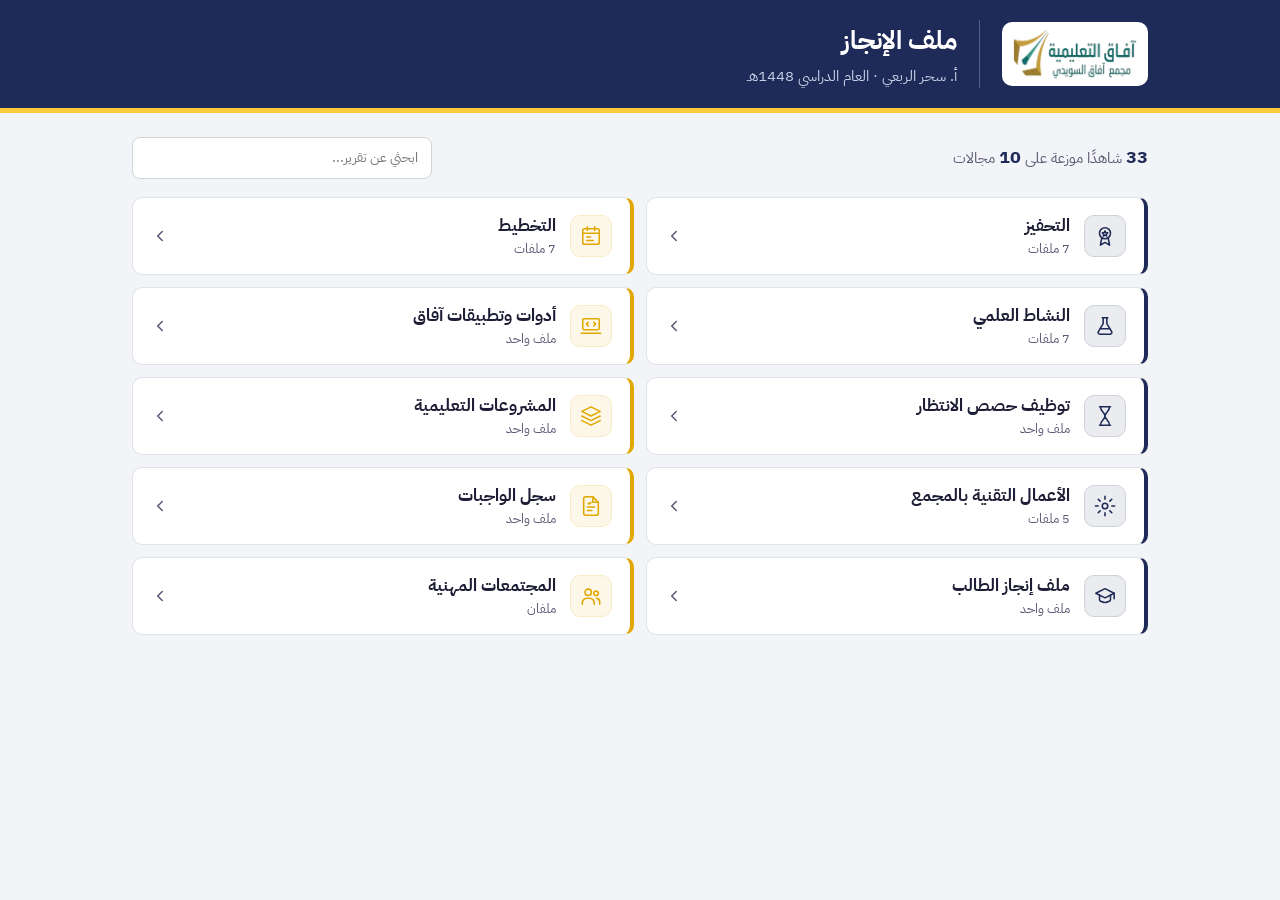
==== commit 9e6ac357: "ملف الإنجاز: حذف زر الدروس Co-Authored-By: Claude Opus 5.5 <noreply@anthropic.com> Claude-Session: h" ====
--- a/portfolio.html
+++ b/portfolio.html
@@ -39,7 +39,7 @@
 footer{text-align:center;font-size:13px;color:var(--mu);padding-top:8px}
 @media(max-width:720px){.top .in,.wrap{padding-left:16px;padding-right:16px}.top .in{flex-wrap:wrap;gap:12px}.top img{height:48px}.top .t{border:0;padding:0;flex-basis:100%;order:3}.list{grid-template-columns:1fr}.row{grid-template-columns:minmax(0,1fr) auto}.tc{display:none}.bar input{width:100%}}
 </style></head><body>
-<header class="top"><div class="in"><img src="[data-uri]" alt="مدارس آفاق التعليمية"><div class="t"><h1>ملف الإنجاز</h1><p>أ. سحر الربعي · العام الدراسي 1448هـ</p></div><a class="back" href="./">الدروس ›</a></div></header>
+<header class="top"><div class="in"><img src="[data-uri]" alt="مدارس آفاق التعليمية"><div class="t"><h1>ملف الإنجاز</h1><p>أ. سحر الربعي · العام الدراسي 1448هـ</p></div></div></header>
 <main class="wrap">
 <div class="bar"><div class="sum"><b>33</b> شاهدًا موزعة على <b>10</b> مجالات</div><input type="search" placeholder="ابحثي عن تقرير..." aria-label="ابحثي عن تقرير"></div>
 <div class="list"><section class="unit closed" style="--c:#1E2A57"><button class="uh" aria-expanded="false"><span class="em"><svg viewBox="0 0 24 24" width="22" height="22" fill="none" stroke="currentColor" stroke-width="1.7" stroke-linecap="round" stroke-linejoin="round" aria-hidden="true"><circle cx="12" cy="9" r="6"/><path d="M8.5 14.2 7 22l5-3 5 3-1.5-7.8"/><path d="m12 6.5.9 1.8 2 .3-1.45 1.4.35 2-1.8-.95-1.8.95.35-2L9.1 8.6l2-.3z"/></svg></span><span class="nm"><b>التحفيز</b><small>7 ملفات</small></span><i class="ar"><svg viewBox="0 0 24 24" width="18" height="18" fill="none" stroke="currentColor" stroke-width="2" stroke-linecap="round"><path d="m6 9 6 6 6-6"/></svg></i></button><div class="body"><div class="sub"><div class="sh">شهادات التقدير</div><a class="row" href="https://drive.google.com/file/d/1v_B8mApP3QdyNKcSVljs-nllJx6auj_K/view" target="_blank" rel="noopener" data-q="تقدير التفاعل والحضور بلوحات شكر أسبوعية لوحات شكر أسبوعية تكرّم الطالبات الأكثر حضورًا وتفاعلًا في الحصص. شهادات التقدير التحفيز"><span class="tx"><b>تقدير التفاعل والحضور بلوحات شكر أسبوعية</b><small>لوحات شكر أسبوعية تكرّم الطالبات الأكثر حضورًا وتفاعلًا في الحصص.</small></span><span class="tc" style="color:#1B7FA6;background:#DDF1F8"><svg viewBox="0 0 24 24" width="15" height="15" fill="none" stroke="currentColor" stroke-width="2.2" stroke-linecap="round" stroke-linejoin="round" aria-hidden="true"><path d="M14 2H6a2 2 0 0 0-2 2v16a2 2 0 0 0 2 2h12a2 2 0 0 0 2-2V8z"/><path d="M14 2v6h6M8 13h8M8 17h5"/></svg>تقرير</span><span class="per">عرض</span></a><a class="row" href="https://drive.google.com/file/d/1jngIspKtX_3X7yAwvR9a9gMBXJfYmT59/view" target="_blank" rel="noopener" data-q="تقدير إنجاز الواجبات والمهام بلوحات شكر لوحات شكر للطالبات المنجزات للواجبات والمهام في وقتها. شهادات التقدير التحفيز"><span class="tx"><b>تقدير إنجاز الواجبات والمهام بلوحات شكر</b><small>لوحات شكر للطالبات المنجزات للواجبات والمهام في وقتها.</small></span><span class="tc" style="color:#1B7FA6;background:#DDF1F8"><svg viewBox="0 0 24 24" width="15" height="15" fill="none" stroke="currentColor" stroke-width="2.2" stroke-linecap="round" stroke-linejoin="round" aria-hidden="true"><path d="M14 2H6a2 2 0 0 0-2 2v16a2 2 0 0 0 2 2h12a2 2 0 0 0 2-2V8z"/><path d="M14 2v6h6M8 13h8M8 17h5"/></svg>تقرير</span><span class="per">عرض</span></a><a class="row" href="https://drive.google.com/file/d/1WJaGsFzuxQCwpDpQcwzOFUK_ycpQh6Xz/view" target="_blank" rel="noopener" data-q="تحفيز التفاعل على منصة فيوكلاس بتكريم أسبوعي تكريم أسبوعي للطالبات الأكثر تفاعلًا وحلًّا للواجبات على منصة فيوكلاس. شهادات التقدير التحفيز"><span class="tx"><b>تحفيز التفاعل على منصة فيوكلاس بتكريم أسبوعي</b><small>تكريم أسبوعي للطالبات الأكثر تفاعلًا وحلًّا للواجبات على منصة فيوكلاس.</small></span><span class="tc" style="color:#1B7FA6;background:#DDF1F8"><svg viewBox="0 0 24 24" width="15" height="15" fill="none" stroke="currentColor" stroke-width="2.2" stroke-linecap="round" stroke-linejoin="round" aria-hidden="true"><path d="M14 2H6a2 2 0 0 0-2 2v16a2 2 0 0 0 2 2h12a2 2 0 0 0 2-2V8z"/><path d="M14 2v6h6M8 13h8M8 17h5"/></svg>تقرير</span><span class="per">عرض</span></a></div><div class="sub"><div class="sh">التحفيز على الواجبات في كتاب الطالب</div><a class="row" href="https://drive.google.com/file/d/1ojByb2N5KqUguyfNTZGIOliNJIDmpABs/view" target="_blank" rel="noopener" data-q="تحفيز الطالبات بالتغذية الراجعة المكتوبة في خطة المتابعة عبارات تحفيزية مكتوبة على خطة متابعة الطالبات لتعزيز إنجازهن. التحفيز على الواجبات في كتاب الطالب التحفيز"><span class="tx"><b>تحفيز الطالبات بالتغذية الراجعة المكتوبة في خطة المتابعة</b><small>عبارات تحفيزية مكتوبة على خطة متابعة الطالبات لتعزيز إنجازهن.</small></span><span class="tc" style="color:#1B7FA6;background:#DDF1F8"><svg viewBox="0 0 24 24" width="15" height="15" fill="none" stroke="currentColor" stroke-width="2.2" stroke-linecap="round" stroke-linejoin="round" aria-hidden="true"><path d="M14 2H6a2 2 0 0 0-2 2v16a2 2 0 0 0 2 2h12a2 2 0 0 0 2-2V8z"/><path d="M14 2v6h6M8 13h8M8 17h5"/></svg>تقرير</span><span class="per">عرض</span></a><a class="row" href="https://drive.google.com/file/d/1riprYdzOrbQ6xiXcwO8_vdaGoLzlQXTY/view" target="_blank" rel="noopener" data-q="صورة ممسوحة 1 نموذج ممسوح من خطة المتابعة وعليه التغذية الراجعة المكتوبة. التحفيز على الواجبات في كتاب الطالب التحفيز"><span class="tx"><b>صورة ممسوحة 1</b><small>نموذج ممسوح من خطة المتابعة وعليه التغذية الراجعة المكتوبة.</small></span><span class="tc" style="color:#2E9E62;background:#E2F6EB"><svg viewBox="0 0 24 24" width="15" height="15" fill="none" stroke="currentColor" stroke-width="2.2" stroke-linecap="round" stroke-linejoin="round" aria-hidden="true"><rect x="3" y="3" width="18" height="18" rx="2"/><circle cx="9" cy="9" r="2"/><path d="m21 15-5-5L5 21"/></svg>صورة</span><span class="per">عرض</span></a><a class="row" href="https://drive.google.com/file/d/13s_vpc-Du4JvvUgWhfCHgisPyLov8FOh/view" target="_blank" rel="noopener" data-q="صورة ممسوحة 2 نموذج ممسوح من خطة المتابعة وعليه التغذية الراجعة المكتوبة. التحفيز على الواجبات في كتاب الطالب التحفيز"><span class="tx"><b>صورة ممسوحة 2</b><small>نموذج ممسوح من خطة المتابعة وعليه التغذية الراجعة المكتوبة.</small></span><span class="tc" style="color:#2E9E62;background:#E2F6EB"><svg viewBox="0 0 24 24" width="15" height="15" fill="none" stroke="currentColor" stroke-width="2.2" stroke-linecap="round" stroke-linejoin="round" aria-hidden="true"><rect x="3" y="3" width="18" height="18" rx="2"/><circle cx="9" cy="9" r="2"/><path d="m21 15-5-5L5 21"/></svg>صورة</span><span class="per">عرض</span></a><a class="row" href="https://drive.google.com/file/d/1ITp6GXao55phKNJ4k7btJpNheHdvyhdk/view" target="_blank" rel="noopener" data-q="صورة ممسوحة 3 نموذج ممسوح من خطة المتابعة وعليه التغذية الراجعة المكتوبة. التحفيز على الواجبات في كتاب الطالب التحفيز"><span class="tx"><b>صورة ممسوحة 3</b><small>نموذج ممسوح من خطة المتابعة وعليه التغذية الراجعة المكتوبة.</small></span><span class="tc" style="color:#2E9E62;background:#E2F6EB"><svg viewBox="0 0 24 24" width="15" height="15" fill="none" stroke="currentColor" stroke-width="2.2" stroke-linecap="round" stroke-linejoin="round" aria-hidden="true"><rect x="3" y="3" width="18" height="18" rx="2"/><circle cx="9" cy="9" r="2"/><path d="m21 15-5-5L5 21"/></svg>صورة</span><span class="per">عرض</span></a></div></div></section><section class="unit closed" style="--c:#E0A800"><button class="uh" aria-expanded="false"><span class="em"><svg viewBox="0 0 24 24" width="22" height="22" fill="none" stroke="currentColor" stroke-width="1.7" stroke-linecap="round" stroke-linejoin="round" aria-hidden="true"><rect x="3" y="4" width="18" height="17" rx="2"/><path d="M3 9h18M8 2v4M16 2v4M7.5 13h4M7.5 17h7"/></svg></span><span class="nm"><b>التخطيط</b><small>7 ملفات</small></span><i class="ar"><svg viewBox="0 0 24 24" width="18" height="18" fill="none" stroke="currentColor" stroke-width="2" stroke-linecap="round"><path d="m6 9 6 6 6-6"/></svg></i></button><div class="body"><div class="sub"><div class="sh">نماذج من تطبيق استراتيجيات التعلم</div><a class="row" href="https://drive.google.com/file/d/19ug5wpvGT67mlFOQN7cbb2ks_3sLoO7a/view" target="_blank" rel="noopener" data-q="الخرائط الذهنية: توظيف التعلم باللعب والعصف الذهني في المراجعة والتمهيد مراجعة الدرس بتحدٍّ ثنائي وبناء خريطة ذهنية صفية تفاعلية. نماذج من تطبيق استراتيجيات التعلم التخطيط"><span class="tx"><b>الخرائط الذهنية: توظيف التعلم باللعب والعصف الذهني في المراجعة والتمهيد</b><small>مراجعة الدرس بتحدٍّ ثنائي وبناء خريطة ذهنية صفية تفاعلية.</small></span><span class="tc" style="color:#1B7FA6;background:#DDF1F8"><svg viewBox="0 0 24 24" width="15" height="15" fill="none" stroke="currentColor" stroke-width="2.2" stroke-linecap="round" stroke-linejoin="round" aria-hidden="true"><path d="M14 2H6a2 2 0 0 0-2 2v16a2 2 0 0 0 2 2h12a2 2 0 0 0 2-2V8z"/><path d="M14 2v6h6M8 13h8M8 17h5"/></svg>تقرير</span><span class="per">عرض</span></a><a class="row" href="https://drive.google.com/file/d/1iQBHxVCgu5e4VMIHd6D8UOfzVBhhAIix/view" target="_blank" rel="noopener" data-q="تمثيل البيانات: توظيف التعلم باللعب في استرجاع مفردات تمثيل البيانات لعبة تعليمية لاسترجاع مفردات تمثيل البيانات وترسيخها. نماذج من تطبيق استراتيجيات التعلم التخطيط"><span class="tx"><b>تمثيل البيانات: توظيف التعلم باللعب في استرجاع مفردات تمثيل البيانات</b><small>لعبة تعليمية لاسترجاع مفردات تمثيل البيانات وترسيخها.</small></span><span class="tc" style="color:#1B7FA6;background:#DDF1F8"><svg viewBox="0 0 24 24" width="15" height="15" fill="none" stroke="currentColor" stroke-width="2.2" stroke-linecap="round" stroke-linejoin="round" aria-hidden="true"><path d="M14 2H6a2 2 0 0 0-2 2v16a2 2 0 0 0 2 2h12a2 2 0 0 0 2-2V8z"/><path d="M14 2v6h6M8 13h8M8 17h5"/></svg>تقرير</span><span class="per">عرض</span></a><a class="row" href="https://drive.google.com/file/d/1Ku3tf9T2FTGxB_N109aNeXju6a000gOi/view" target="_blank" rel="noopener" data-q="الحصة التمهيدية: توظيف الحصة التمهيدية في بناء الدافعية نحو التقنية الرقمية حصة تمهيدية تعرّف الطالبات بالمادة وتبني دافعيتهن نحوها. نماذج من تطبيق استراتيجيات التعلم التخطيط"><span class="tx"><b>الحصة التمهيدية: توظيف الحصة التمهيدية في بناء الدافعية نحو التقنية الرقمية</b><small>حصة تمهيدية تعرّف الطالبات بالمادة وتبني دافعيتهن نحوها.</small></span><span class="tc" style="color:#1B7FA6;background:#DDF1F8"><svg viewBox="0 0 24 24" width="15" height="15" fill="none" stroke="currentColor" stroke-width="2.2" stroke-linecap="round" stroke-linejoin="round" aria-hidden="true"><path d="M14 2H6a2 2 0 0 0-2 2v16a2 2 0 0 0 2 2h12a2 2 0 0 0 2-2V8z"/><path d="M14 2v6h6M8 13h8M8 17h5"/></svg>تقرير</span><span class="per">عرض</span></a><a class="row" href="https://drive.google.com/file/d/1LAb2iu0fXDrxUjplKB91Zt7Pq-2FS8-R/view" target="_blank" rel="noopener" data-q="تخطيط المشروعات: توظيف القصة الواقعية والتعلم التعاوني في بناء مفهوم إدارة المشروع قصة واقعية وعمل تعاوني لبناء مفهوم إدارة المشروع لطالبات تقنية 3. نماذج من تطبيق استراتيجيات التعلم التخطيط"><span class="tx"><b>تخطيط المشروعات: توظيف القصة الواقعية والتعلم التعاوني في بناء مفهوم إدارة المشروع</b><small>قصة واقعية وعمل تعاوني لبناء مفهوم إدارة المشروع لطالبات تقنية 3.</small></span><span class="tc" style="color:#1B7FA6;background:#DDF1F8"><svg viewBox="0 0 24 24" width="15" height="15" fill="none" stroke="currentColor" stroke-width="2.2" stroke-linecap="round" stroke-linejoin="round" aria-hidden="true"><path d="M14 2H6a2 2 0 0 0-2 2v16a2 2 0 0 0 2 2h12a2 2 0 0 0 2-2V8z"/><path d="M14 2v6h6M8 13h8M8 17h5"/></svg>تقرير</span><span class="per">عرض</span></a><a class="row" href="https://drive.google.com/file/d/1ZWit5cAC7KD9h-zJsZYZCZB8PpnZRpt9/view" target="_blank" rel="noopener" data-q="الاختبار التشخيصي: توظيف الاختبار التشخيصي في قياس المهارات الرقمية القبلية للطالبات اختبار تشخيصي يقيس المهارات الرقمية القبلية للطالبات قبل بدء المنهج. نماذج من تطبيق استراتيجيات التعلم التخطيط"><span class="tx"><b>الاختبار التشخيصي: توظيف الاختبار التشخيصي في قياس المهارات الرقمية القبلية للطالبات</b><small>اختبار تشخيصي يقيس المهارات الرقمية القبلية للطالبات قبل بدء المنهج.</small></span><span class="tc" style="color:#1B7FA6;background:#DDF1F8"><svg viewBox="0 0 24 24" width="15" height="15" fill="none" stroke="currentColor" stroke-width="2.2" stroke-linecap="round" stroke-linejoin="round" aria-hidden="true"><path d="M14 2H6a2 2 0 0 0-2 2v16a2 2 0 0 0 2 2h12a2 2 0 0 0 2-2V8z"/><path d="M14 2v6h6M8 13h8M8 17h5"/></svg>تقرير</span><span class="per">عرض</span></a></div><div class="sub"><div class="sh">نماذج من دفتر التحضير</div><a class="row" href="https://drive.google.com/file/d/1tq0DEDZmLVdP8KwQ6RNM6hZhr9SMPfis/view" target="_blank" rel="noopener" data-q="درس أساسيات تخطيط المشروعات – تقنية 3 نموذج من دفتر التحضير لدرس أساسيات تخطيط المشروعات. نماذج من دفتر التحضير التخطيط"><span class="tx"><b>درس أساسيات تخطيط المشروعات – تقنية 3</b><small>نموذج من دفتر التحضير لدرس أساسيات تخطيط المشروعات.</small></span><span class="tc" style="color:#1B7FA6;background:#DDF1F8"><svg viewBox="0 0 24 24" width="15" height="15" fill="none" stroke="currentColor" stroke-width="2.2" stroke-linecap="round" stroke-linejoin="round" aria-hidden="true"><path d="M14 2H6a2 2 0 0 0-2 2v16a2 2 0 0 0 2 2h12a2 2 0 0 0 2-2V8z"/><path d="M14 2v6h6M8 13h8M8 17h5"/></svg>تقرير</span><span class="per">عرض</span></a><a class="row" href="https://drive.google.com/file/d/11zKxxA8jcJAw1Xy6HMoQ4obwWoLKquX0/view" target="_blank" rel="noopener" data-q="درس تمثيل البيانات نموذج من دفتر التحضير لدرس تمثيل البيانات. نماذج من دفتر التحضير التخطيط"><span class="tx"><b>درس تمثيل البيانات</b><small>نموذج من دفتر التحضير لدرس تمثيل البيانات.</small></span><span class="tc" style="color:#1B7FA6;background:#DDF1F8"><svg viewBox="0 0 24 24" width="15" height="15" fill="none" stroke="currentColor" stroke-width="2.2" stroke-linecap="round" stroke-linejoin="round" aria-hidden="true"><path d="M14 2H6a2 2 0 0 0-2 2v16a2 2 0 0 0 2 2h12a2 2 0 0 0 2-2V8z"/><path d="M14 2v6h6M8 13h8M8 17h5"/></svg>تقرير</span><span class="per">عرض</span></a></div></div></section><section class="unit closed" style="--c:#1E2A57"><button class="uh" aria-expanded="false"><span class="em"><svg viewBox="0 0 24 24" width="22" height="22" fill="none" stroke="currentColor" stroke-width="1.7" stroke-linecap="round" stroke-linejoin="round" aria-hidden="true"><path d="M9 3h6M10 3v6.5L4.6 18.4A2 2 0 0 0 6.3 21h11.4a2 2 0 0 0 1.7-2.6L14 9.5V3"/><path d="M7 15h10"/></svg></span><span class="nm"><b>النشاط العلمي</b><small>7 ملفات</small></span><i class="ar"><svg viewBox="0 0 24 24" width="18" height="18" fill="none" stroke="currentColor" stroke-width="2" stroke-linecap="round"><path d="m6 9 6 6 6-6"/></svg></i></button><div class="body"><div class="sub"><div class="sh">شواهد تنفيذ الأنشطة</div><a class="row" href="https://drive.google.com/file/d/15tP_gPAthpRiUDZ2Suaeu8dVACiw0Yx9/view" target="_blank" rel="noopener" data-q="معرض فني افتراضي لأعمال الطالبات احتفاءً باليوم الوطني 96 معرض رقمي ثلاثي الأبعاد لأعمال 20 طالبة احتفاءً باليوم الوطني 96. شواهد تنفيذ الأنشطة النشاط العلمي"><span class="tx"><b>معرض فني افتراضي لأعمال الطالبات احتفاءً باليوم الوطني 96</b><small>معرض رقمي ثلاثي الأبعاد لأعمال 20 طالبة احتفاءً باليوم الوطني 96.</small></span><span class="tc" style="color:#1B7FA6;background:#DDF1F8"><svg viewBox="0 0 24 24" width="15" height="15" fill="none" stroke="currentColor" stroke-width="2.2" stroke-linecap="round" stroke-linejoin="round" aria-hidden="true"><path d="M14 2H6a2 2 0 0 0-2 2v16a2 2 0 0 0 2 2h12a2 2 0 0 0 2-2V8z"/><path d="M14 2v6h6M8 13h8M8 17h5"/></svg>تقرير</span><span class="per">عرض</span></a><a class="row" href="https://drive.google.com/file/d/1TOnxDs_onUvo4rveTrm-ZXzqpyW2qXHy/view" target="_blank" rel="noopener" data-q="ورشة برمجية لإنتاج ألعاب بهوية وطنية ورشة سكراتش أنتجت فيها الطالبات ألعابًا بهوية وطنية. شواهد تنفيذ الأنشطة النشاط العلمي"><span class="tx"><b>ورشة برمجية لإنتاج ألعاب بهوية وطنية</b><small>ورشة سكراتش أنتجت فيها الطالبات ألعابًا بهوية وطنية.</small></span><span class="tc" style="color:#1B7FA6;background:#DDF1F8"><svg viewBox="0 0 24 24" width="15" height="15" fill="none" stroke="currentColor" stroke-width="2.2" stroke-linecap="round" stroke-linejoin="round" aria-hidden="true"><path d="M14 2H6a2 2 0 0 0-2 2v16a2 2 0 0 0 2 2h12a2 2 0 0 0 2-2V8z"/><path d="M14 2v6h6M8 13h8M8 17h5"/></svg>تقرير</span><span class="per">عرض</span></a><a class="row" href="https://drive.google.com/file/d/1d5MzC-ftIkO17fmpKFyhozpQiXI3ZnsI/view" target="_blank" rel="noopener" data-q="تأهيل الطالبات المستجدات لاستخدام منصة فيوكلاس دورة للطالبات المستجدات في قاعة التدريب لشرح منصة فيوكلاس. شواهد تنفيذ الأنشطة النشاط العلمي"><span class="tx"><b>تأهيل الطالبات المستجدات لاستخدام منصة فيوكلاس</b><small>دورة للطالبات المستجدات في قاعة التدريب لشرح منصة فيوكلاس.</small></span><span class="tc" style="color:#1B7FA6;background:#DDF1F8"><svg viewBox="0 0 24 24" width="15" height="15" fill="none" stroke="currentColor" stroke-width="2.2" stroke-linecap="round" stroke-linejoin="round" aria-hidden="true"><path d="M14 2H6a2 2 0 0 0-2 2v16a2 2 0 0 0 2 2h12a2 2 0 0 0 2-2V8z"/><path d="M14 2v6h6M8 13h8M8 17h5"/></svg>تقرير</span><span class="per">عرض</span></a><a class="row" href="https://drive.google.com/file/d/1SZ78G--gXePhYyZ0kmUCfYNzuwbCF79A/view" target="_blank" rel="noopener" data-q="فيديو المعرض الفني الافتراضي جولة مصوّرة داخل المعرض الفني الافتراضي. شواهد تنفيذ الأنشطة النشاط العلمي"><span class="tx"><b>فيديو المعرض الفني الافتراضي</b><small>جولة مصوّرة داخل المعرض الفني الافتراضي.</small></span><span class="tc" style="color:#E9476A;background:#FDE3E9"><svg viewBox="0 0 24 24" width="15" height="15" fill="none" stroke="currentColor" stroke-width="2.2" stroke-linecap="round" stroke-linejoin="round" aria-hidden="true"><rect x="2" y="5" width="15" height="14" rx="2"/><path d="m17 10 5-3v10l-5-3"/></svg>فيديو</span><span class="per">عرض</span></a><a class="row" href="https://drive.google.com/file/d/1s3n8kE8ZwU0R-hkGYBZm1P4WxGgUIhDW/view" target="_blank" rel="noopener" data-q="فيديو الورشة البرمجية مقطع من تنفيذ الورشة البرمجية وأعمال الطالبات. شواهد تنفيذ الأنشطة النشاط العلمي"><span class="tx"><b>فيديو الورشة البرمجية</b><small>مقطع من تنفيذ الورشة البرمجية وأعمال الطالبات.</small></span><span class="tc" style="color:#E9476A;background:#FDE3E9"><svg viewBox="0 0 24 24" width="15" height="15" fill="none" stroke="currentColor" stroke-width="2.2" stroke-linecap="round" stroke-linejoin="round" aria-hidden="true"><rect x="2" y="5" width="15" height="14" rx="2"/><path d="m17 10 5-3v10l-5-3"/></svg>فيديو</span><span class="per">عرض</span></a><a class="row" href="https://drive.google.com/file/d/1VmsrjUMdyxtmJ1XGTYGBSewNxY18kTn8/view" target="_blank" rel="noopener" data-q="فيديو شرح منصة فيوكلاس للطالبات شرح مصوّر لطريقة استخدام منصة فيوكلاس. شواهد تنفيذ الأنشطة النشاط العلمي"><span class="tx"><b>فيديو شرح منصة فيوكلاس للطالبات</b><small>شرح مصوّر لطريقة استخدام منصة فيوكلاس.</small></span><span class="tc" style="color:#E9476A;background:#FDE3E9"><svg viewBox="0 0 24 24" width="15" height="15" fill="none" stroke="currentColor" stroke-width="2.2" stroke-linecap="round" stroke-linejoin="round" aria-hidden="true"><rect x="2" y="5" width="15" height="14" rx="2"/><path d="m17 10 5-3v10l-5-3"/></svg>فيديو</span><span class="per">عرض</span></a></div><div class="sub"><div class="sh">قائمة الأنشطة المعتمدة وفق خطة النشاط</div><a class="row" href="https://drive.google.com/file/d/1_5NV25QNVPjPh1QFQ3UAH-D6nLtKw_J_/view" target="_blank" rel="noopener" data-q="خطة النشاط الطلابي – المعرض الفني الافتراضي خطة النشاط المعتمدة من الإدارة بأسماء المشاركات ومهامهن. قائمة الأنشطة المعتمدة وفق خطة النشاط النشاط العلمي"><span class="tx"><b>خطة النشاط الطلابي – المعرض الفني الافتراضي</b><small>خطة النشاط المعتمدة من الإدارة بأسماء المشاركات ومهامهن.</small></span><span class="tc" style="color:#1B7FA6;background:#DDF1F8"><svg viewBox="0 0 24 24" width="15" height="15" fill="none" stroke="currentColor" stroke-width="2.2" stroke-linecap="round" stroke-linejoin="round" aria-hidden="true"><path d="M14 2H6a2 2 0 0 0-2 2v16a2 2 0 0 0 2 2h12a2 2 0 0 0 2-2V8z"/><path d="M14 2v6h6M8 13h8M8 17h5"/></svg>تقرير</span><span class="per">عرض</span></a></div></div></section><section class="unit closed" style="--c:#E0A800"><button class="uh" aria-expanded="false"><span class="em"><svg viewBox="0 0 24 24" width="22" height="22" fill="none" stroke="currentColor" stroke-width="1.7" stroke-linecap="round" stroke-linejoin="round" aria-hidden="true"><rect x="3" y="4" width="18" height="12" rx="1.5"/><path d="M1.5 20h21M9 8l-2 2 2 2M15 8l2 2-2 2"/></svg></span><span class="nm"><b>أدوات وتطبيقات آفاق</b><small>ملف واحد</small></span><i class="ar"><svg viewBox="0 0 24 24" width="18" height="18" fill="none" stroke="currentColor" stroke-width="2" stroke-linecap="round"><path d="m6 9 6 6 6-6"/></svg></i></button><div class="body"><div class="sub"><div class="sh">نماذج لتفعيل أدوات وتطبيقات آفاق</div><a class="row" href="https://drive.google.com/file/d/1M_NsTBZAGUKlqA2BA4WsrE69MPOvRwIy/view" target="_blank" rel="noopener" data-q="شرح للطالبات كيفية استخدام منصة فيوكلاس شرح مصوّر للطالبات لكيفية استخدام منصة فيوكلاس. نماذج لتفعيل أدوات وتطبيقات آفاق أدوات وتطبيقات آفاق"><span class="tx"><b>شرح للطالبات كيفية استخدام منصة فيوكلاس</b><small>شرح مصوّر للطالبات لكيفية استخدام منصة فيوكلاس.</small></span><span class="tc" style="color:#E9476A;background:#FDE3E9"><svg viewBox="0 0 24 24" width="15" height="15" fill="none" stroke="currentColor" stroke-width="2.2" stroke-linecap="round" stroke-linejoin="round" aria-hidden="true"><rect x="2" y="5" width="15" height="14" rx="2"/><path d="m17 10 5-3v10l-5-3"/></svg>فيديو</span><span class="per">عرض</span></a></div></div></section><section class="unit closed" style="--c:#1E2A57"><button class="uh" aria-expanded="false"><span class="em"><svg viewBox="0 0 24 24" width="22" height="22" fill="none" stroke="currentColor" stroke-width="1.7" stroke-linecap="round" stroke-linejoin="round" aria-hidden="true"><path d="M6 2h12M6 22h12M7 2c0 5 5 6 5 10s-5 5-5 10M17 2c0 5-5 6-5 10s5 5 5 10"/></svg></span><span class="nm"><b>توظيف حصص الانتظار</b><small>ملف واحد</small></span><i class="ar"><svg viewBox="0 0 24 24" width="18" height="18" fill="none" stroke="currentColor" stroke-width="2" stroke-linecap="round"><path d="m6 9 6 6 6-6"/></svg></i></button><div class="body"><div class="sub"><div class="sh">شواهد من توظيف حصص الانتظار</div><a class="row" href="https://drive.google.com/file/d/1GEFfr4TeqiSVX3YsLDWPppTGRUVRlTQv/view" target="_blank" rel="noopener" data-q="استثمار حصة الانتظار في تعليم الطالبات مهارات برمجية توظيف حصة الانتظار في تعليم الطالبات أساسيات البرمجة بسكراتش. شواهد من توظيف حصص الانتظار توظيف حصص الانتظار"><span class="tx"><b>استثمار حصة الانتظار في تعليم الطالبات مهارات برمجية</b><small>توظيف حصة الانتظار في تعليم الطالبات أساسيات البرمجة بسكراتش.</small></span><span class="tc" style="color:#1B7FA6;background:#DDF1F8"><svg viewBox="0 0 24 24" width="15" height="15" fill="none" stroke="currentColor" stroke-width="2.2" stroke-linecap="round" stroke-linejoin="round" aria-hidden="true"><path d="M14 2H6a2 2 0 0 0-2 2v16a2 2 0 0 0 2 2h12a2 2 0 0 0 2-2V8z"/><path d="M14 2v6h6M8 13h8M8 17h5"/></svg>تقرير</span><span class="per">عرض</span></a></div></div></section><section class="unit closed" style="--c:#E0A800"><button class="uh" aria-expanded="false"><span class="em"><svg viewBox="0 0 24 24" width="22" height="22" fill="none" stroke="currentColor" stroke-width="1.7" stroke-linecap="round" stroke-linejoin="round" aria-hidden="true"><path d="M12 2 2 7l10 5 10-5z"/><path d="m2 12 10 5 10-5M2 17l10 5 10-5"/></svg></span><span class="nm"><b>المشروعات التعليمية</b><small>ملف واحد</small></span><i class="ar"><svg viewBox="0 0 24 24" width="18" height="18" fill="none" stroke="currentColor" stroke-width="2" stroke-linecap="round"><path d="m6 9 6 6 6-6"/></svg></i></button><div class="body"><div class="sub"><div class="sh">نماذج للمشروعات التعليمية</div><a class="row" href="https://drive.google.com/file/d/1gnatpqKcrobgqhWqbM0ORqVgJpMumZAj/view" target="_blank" rel="noopener" data-q="توظيف العروض التقديمية في تنمية مهارات البحث والعرض مشروع عروض تقديمية تنمّي مهارات البحث والعرض لدى الطالبات. نماذج للمشروعات التعليمية المشروعات التعليمية"><span class="tx"><b>توظيف العروض التقديمية في تنمية مهارات البحث والعرض</b><small>مشروع عروض تقديمية تنمّي مهارات البحث والعرض لدى الطالبات.</small></span><span class="tc" style="color:#1B7FA6;background:#DDF1F8"><svg viewBox="0 0 24 24" width="15" height="15" fill="none" stroke="currentColor" stroke-width="2.2" stroke-linecap="round" stroke-linejoin="round" aria-hidden="true"><path d="M14 2H6a2 2 0 0 0-2 2v16a2 2 0 0 0 2 2h12a2 2 0 0 0 2-2V8z"/><path d="M14 2v6h6M8 13h8M8 17h5"/></svg>تقرير</span><span class="per">عرض</span></a></div></div></section><section class="unit closed" style="--c:#1E2A57"><button class="uh" aria-expanded="false"><span class="em"><svg viewBox="0 0 24 24" width="22" height="22" fill="none" stroke="currentColor" stroke-width="1.7" stroke-linecap="round" stroke-linejoin="round" aria-hidden="true"><circle cx="12" cy="12" r="3"/><path d="M12 1.5v3M12 19.5v3M4.6 4.6l2.1 2.1M17.3 17.3l2.1 2.1M1.5 12h3M19.5 12h3M4.6 19.4l2.1-2.1M17.3 6.7l2.1-2.1"/></svg></span><span class="nm"><b>الأعمال التقنية بالمجمع</b><small>5 ملفات</small></span><i class="ar"><svg viewBox="0 0 24 24" width="18" height="18" fill="none" stroke="currentColor" stroke-width="2" stroke-linecap="round"><path d="m6 9 6 6 6-6"/></svg></i></button><div class="body"><div class="sub"><div class="sh">قائمة الأعمال التقنية المنفذة</div><a class="row" href="https://drive.google.com/file/d/1LDeTbVZY9zjoVIHdKPC-zSoV4mZQe6Hp/view" target="_blank" rel="noopener" data-q="قائمة الأعمال التقنية المنفذة نموذج معبّأ بالأعمال التقنية المنفذة في المدرسة والمجمع. قائمة الأعمال التقنية المنفذة الأعمال التقنية بالمجمع"><span class="tx"><b>قائمة الأعمال التقنية المنفذة</b><small>نموذج معبّأ بالأعمال التقنية المنفذة في المدرسة والمجمع.</small></span><span class="tc" style="color:#7A5AF8;background:#ECE7FE"><svg viewBox="0 0 24 24" width="15" height="15" fill="none" stroke="currentColor" stroke-width="2.2" stroke-linecap="round" stroke-linejoin="round" aria-hidden="true"><rect x="3" y="3" width="18" height="18" rx="2"/><path d="M3 9h18M9 9v12"/></svg>نموذج</span><span class="per">عرض</span></a><a class="row" href="https://drive.google.com/file/d/1qVBr_8Bgtg4omqe6dd_mQ2erL3-hFFAU/view" target="_blank" rel="noopener" data-q="شاهد 1: إدارة نظام منصة فيوكلاس للمدرسة والمجمع إدارة نظام منصة فيوكلاس بصفتي مسؤولة النظام في المدرسة والمجمع. قائمة الأعمال التقنية المنفذة الأعمال التقنية بالمجمع"><span class="tx"><b>شاهد 1: إدارة نظام منصة فيوكلاس للمدرسة والمجمع</b><small>إدارة نظام منصة فيوكلاس بصفتي مسؤولة النظام في المدرسة والمجمع.</small></span><span class="tc" style="color:#1B7FA6;background:#DDF1F8"><svg viewBox="0 0 24 24" width="15" height="15" fill="none" stroke="currentColor" stroke-width="2.2" stroke-linecap="round" stroke-linejoin="round" aria-hidden="true"><path d="M14 2H6a2 2 0 0 0-2 2v16a2 2 0 0 0 2 2h12a2 2 0 0 0 2-2V8z"/><path d="M14 2v6h6M8 13h8M8 17h5"/></svg>تقرير</span><span class="per">عرض</span></a><a class="row" href="https://drive.google.com/file/d/1S4isiNDyxYQmVYp2Z1ReXNDrXPA46BiV/view" target="_blank" rel="noopener" data-q="شاهد 2: تسجيل الطالبات وربط المعلمات بموادهن وفصولهن تسجيل الطالبات وربط المعلمات بموادهن وفصولهن على المنصة. قائمة الأعمال التقنية المنفذة الأعمال التقنية بالمجمع"><span class="tx"><b>شاهد 2: تسجيل الطالبات وربط المعلمات بموادهن وفصولهن</b><small>تسجيل الطالبات وربط المعلمات بموادهن وفصولهن على المنصة.</small></span><span class="tc" style="color:#1B7FA6;background:#DDF1F8"><svg viewBox="0 0 24 24" width="15" height="15" fill="none" stroke="currentColor" stroke-width="2.2" stroke-linecap="round" stroke-linejoin="round" aria-hidden="true"><path d="M14 2H6a2 2 0 0 0-2 2v16a2 2 0 0 0 2 2h12a2 2 0 0 0 2-2V8z"/><path d="M14 2v6h6M8 13h8M8 17h5"/></svg>تقرير</span><span class="per">عرض</span></a><a class="row" href="https://drive.google.com/file/d/13Sbnk4cG2bIBTclqa3BlXxyK7HJy3fSK/view" target="_blank" rel="noopener" data-q="شاهد 3: ضبط الحصص والجدول المدرسي على منصة فيوكلاس ضبط الحصص والجدول المدرسي ليظهر صحيحًا للمعلمات والطالبات. قائمة الأعمال التقنية المنفذة الأعمال التقنية بالمجمع"><span class="tx"><b>شاهد 3: ضبط الحصص والجدول المدرسي على منصة فيوكلاس</b><small>ضبط الحصص والجدول المدرسي ليظهر صحيحًا للمعلمات والطالبات.</small></span><span class="tc" style="color:#1B7FA6;background:#DDF1F8"><svg viewBox="0 0 24 24" width="15" height="15" fill="none" stroke="currentColor" stroke-width="2.2" stroke-linecap="round" stroke-linejoin="round" aria-hidden="true"><path d="M14 2H6a2 2 0 0 0-2 2v16a2 2 0 0 0 2 2h12a2 2 0 0 0 2-2V8z"/><path d="M14 2v6h6M8 13h8M8 17h5"/></svg>تقرير</span><span class="per">عرض</span></a><a class="row" href="https://drive.google.com/file/d/12zcOUHIVglVVem4XxddPFh9VH7JashHu/view" target="_blank" rel="noopener" data-q="شاهد 5: الدعم الفني للمعلمات والطالبات على منصة فيوكلاس الرد على استفسارات المعلمات والطالبات ودعمهن فنيًا. قائمة الأعمال التقنية المنفذة الأعمال التقنية بالمجمع"><span class="tx"><b>شاهد 5: الدعم الفني للمعلمات والطالبات على منصة فيوكلاس</b><small>الرد على استفسارات المعلمات والطالبات ودعمهن فنيًا.</small></span><span class="tc" style="color:#1B7FA6;background:#DDF1F8"><svg viewBox="0 0 24 24" width="15" height="15" fill="none" stroke="currentColor" stroke-width="2.2" stroke-linecap="round" stroke-linejoin="round" aria-hidden="true"><path d="M14 2H6a2 2 0 0 0-2 2v16a2 2 0 0 0 2 2h12a2 2 0 0 0 2-2V8z"/><path d="M14 2v6h6M8 13h8M8 17h5"/></svg>تقرير</span><span class="per">عرض</span></a></div></div></section><section class="unit closed" style="--c:#E0A800"><button class="uh" aria-expanded="false"><span class="em"><svg viewBox="0 0 24 24" width="22" height="22" fill="none" stroke="currentColor" stroke-width="1.7" stroke-linecap="round" stroke-linejoin="round" aria-hidden="true"><path d="M14 2H6a2 2 0 0 0-2 2v16a2 2 0 0 0 2 2h12a2 2 0 0 0 2-2V8z"/><path d="M14 2v6h6M8 13h8M8 17h5"/><path d="m9 9 1 1 2-2"/></svg></span><span class="nm"><b>سجل الواجبات</b><small>ملف واحد</small></span><i class="ar"><svg viewBox="0 0 24 24" width="18" height="18" fill="none" stroke="currentColor" stroke-width="2" stroke-linecap="round"><path d="m6 9 6 6 6-6"/></svg></i></button><div class="body"><div class="sub"><div class="sh">كتابة عبارات تحفيزية</div><a class="row" href="https://drive.google.com/file/d/1R0bu1LVVfGBjrQCIXIl2x6FLGYE2jdlf/view" target="_blank" rel="noopener" data-q="التغذية الراجعة التحفيزية على منجزات الطالبات الرقمية تعليقات تحفيزية مكتوبة على منجزات الطالبات الرقمية في بادلت. كتابة عبارات تحفيزية سجل الواجبات"><span class="tx"><b>التغذية الراجعة التحفيزية على منجزات الطالبات الرقمية</b><small>تعليقات تحفيزية مكتوبة على منجزات الطالبات الرقمية في بادلت.</small></span><span class="tc" style="color:#1B7FA6;background:#DDF1F8"><svg viewBox="0 0 24 24" width="15" height="15" fill="none" stroke="currentColor" stroke-width="2.2" stroke-linecap="round" stroke-linejoin="round" aria-hidden="true"><path d="M14 2H6a2 2 0 0 0-2 2v16a2 2 0 0 0 2 2h12a2 2 0 0 0 2-2V8z"/><path d="M14 2v6h6M8 13h8M8 17h5"/></svg>تقرير</span><span class="per">عرض</span></a></div></div></section><section class="unit closed" style="--c:#1E2A57"><button class="uh" aria-expanded="false"><span class="em"><svg viewBox="0 0 24 24" width="22" height="22" fill="none" stroke="currentColor" stroke-width="1.7" stroke-linecap="round" stroke-linejoin="round" aria-hidden="true"><path d="M22 9 12 4 2 9l10 5z"/><path d="M6 11v5c0 1.5 3 3 6 3s6-1.5 6-3v-5M22 9v6"/></svg></span><span class="nm"><b>ملف إنجاز الطالب</b><small>ملف واحد</small></span><i class="ar"><svg viewBox="0 0 24 24" width="18" height="18" fill="none" stroke="currentColor" stroke-width="2" stroke-linecap="round"><path d="m6 9 6 6 6-6"/></svg></i></button><div class="body"><div class="sub"><div class="sh">شواهد ملف إنجاز الطالب</div><a class="row" href="https://drive.google.com/file/d/14uXpdRVR9jPk5PkEE2rpaXAjN60p25Ck/view" target="_blank" rel="noopener" data-q="حث الطالبات على التعلم الذاتي عبر المنصات التعليمية شهادات دورات أنجزتها الطالبات ذاتيًا عبر المنصات التعليمية. شواهد ملف إنجاز الطالب ملف إنجاز الطالب"><span class="tx"><b>حث الطالبات على التعلم الذاتي عبر المنصات التعليمية</b><small>شهادات دورات أنجزتها الطالبات ذاتيًا عبر المنصات التعليمية.</small></span><span class="tc" style="color:#1B7FA6;background:#DDF1F8"><svg viewBox="0 0 24 24" width="15" height="15" fill="none" stroke="currentColor" stroke-width="2.2" stroke-linecap="round" stroke-linejoin="round" aria-hidden="true"><path d="M14 2H6a2 2 0 0 0-2 2v16a2 2 0 0 0 2 2h12a2 2 0 0 0 2-2V8z"/><path d="M14 2v6h6M8 13h8M8 17h5"/></svg>تقرير</span><span class="per">عرض</span></a></div></div></section><section class="unit closed" style="--c:#E0A800"><button class="uh" aria-expanded="false"><span class="em"><svg viewBox="0 0 24 24" width="22" height="22" fill="none" stroke="currentColor" stroke-width="1.7" stroke-linecap="round" stroke-linejoin="round" aria-hidden="true"><circle cx="9" cy="8" r="3.5"/><path d="M2.5 21v-1.5A5 5 0 0 1 7.5 14.5h3a5 5 0 0 1 5 5V21"/><circle cx="17.5" cy="9" r="2.5"/><path d="M18 14.5a4 4 0 0 1 3.5 4V21"/></svg></span><span class="nm"><b>المجتمعات المهنية</b><small>ملفان</small></span><i class="ar"><svg viewBox="0 0 24 24" width="18" height="18" fill="none" stroke="currentColor" stroke-width="2" stroke-linecap="round"><path d="m6 9 6 6 6-6"/></svg></i></button><div class="body"><div class="sub"><div class="sh">محاضر المجتمعات المهنية</div><a class="row" href="https://drive.google.com/file/d/1saacMie-Rwn3gX11aYL6jVLNCR3BqWdf/view" target="_blank" rel="noopener" data-q="الاجتماع المهني الأول محضر الاجتماع الأول لفريق المجتمع المهني لمعلمات التقنية. محاضر المجتمعات المهنية المجتمعات المهنية"><span class="tx"><b>الاجتماع المهني الأول</b><small>محضر الاجتماع الأول لفريق المجتمع المهني لمعلمات التقنية.</small></span><span class="tc" style="color:#1B7FA6;background:#DDF1F8"><svg viewBox="0 0 24 24" width="15" height="15" fill="none" stroke="currentColor" stroke-width="2.2" stroke-linecap="round" stroke-linejoin="round" aria-hidden="true"><path d="M14 2H6a2 2 0 0 0-2 2v16a2 2 0 0 0 2 2h12a2 2 0 0 0 2-2V8z"/><path d="M14 2v6h6M8 13h8M8 17h5"/></svg>تقرير</span><span class="per">عرض</span></a><a class="row" href="https://drive.google.com/file/d/1gUtsRCc52H3FXLO-x8cgySI8B56iu2yx/view" target="_blank" rel="noopener" data-q="الاجتماع المهني الثاني: الذكاء الاصطناعي في التخطيط والتقويم تبادل الخبرات في توظيف أدوات الذكاء الاصطناعي في التخطيط والتقويم. محاضر المجتمعات المهنية المجتمعات المهنية"><span class="tx"><b>الاجتماع المهني الثاني: الذكاء الاصطناعي في التخطيط والتقويم</b><small>تبادل الخبرات في توظيف أدوات الذكاء الاصطناعي في التخطيط والتقويم.</small></span><span class="tc" style="color:#1B7FA6;background:#DDF1F8"><svg viewBox="0 0 24 24" width="15" height="15" fill="none" stroke="currentColor" stroke-width="2.2" stroke-linecap="round" stroke-linejoin="round" aria-hidden="true"><path d="M14 2H6a2 2 0 0 0-2 2v16a2 2 0 0 0 2 2h12a2 2 0 0 0 2-2V8z"/><path d="M14 2v6h6M8 13h8M8 17h5"/></svg>تقرير</span><span class="per">عرض</span></a></div></div></section></div>
